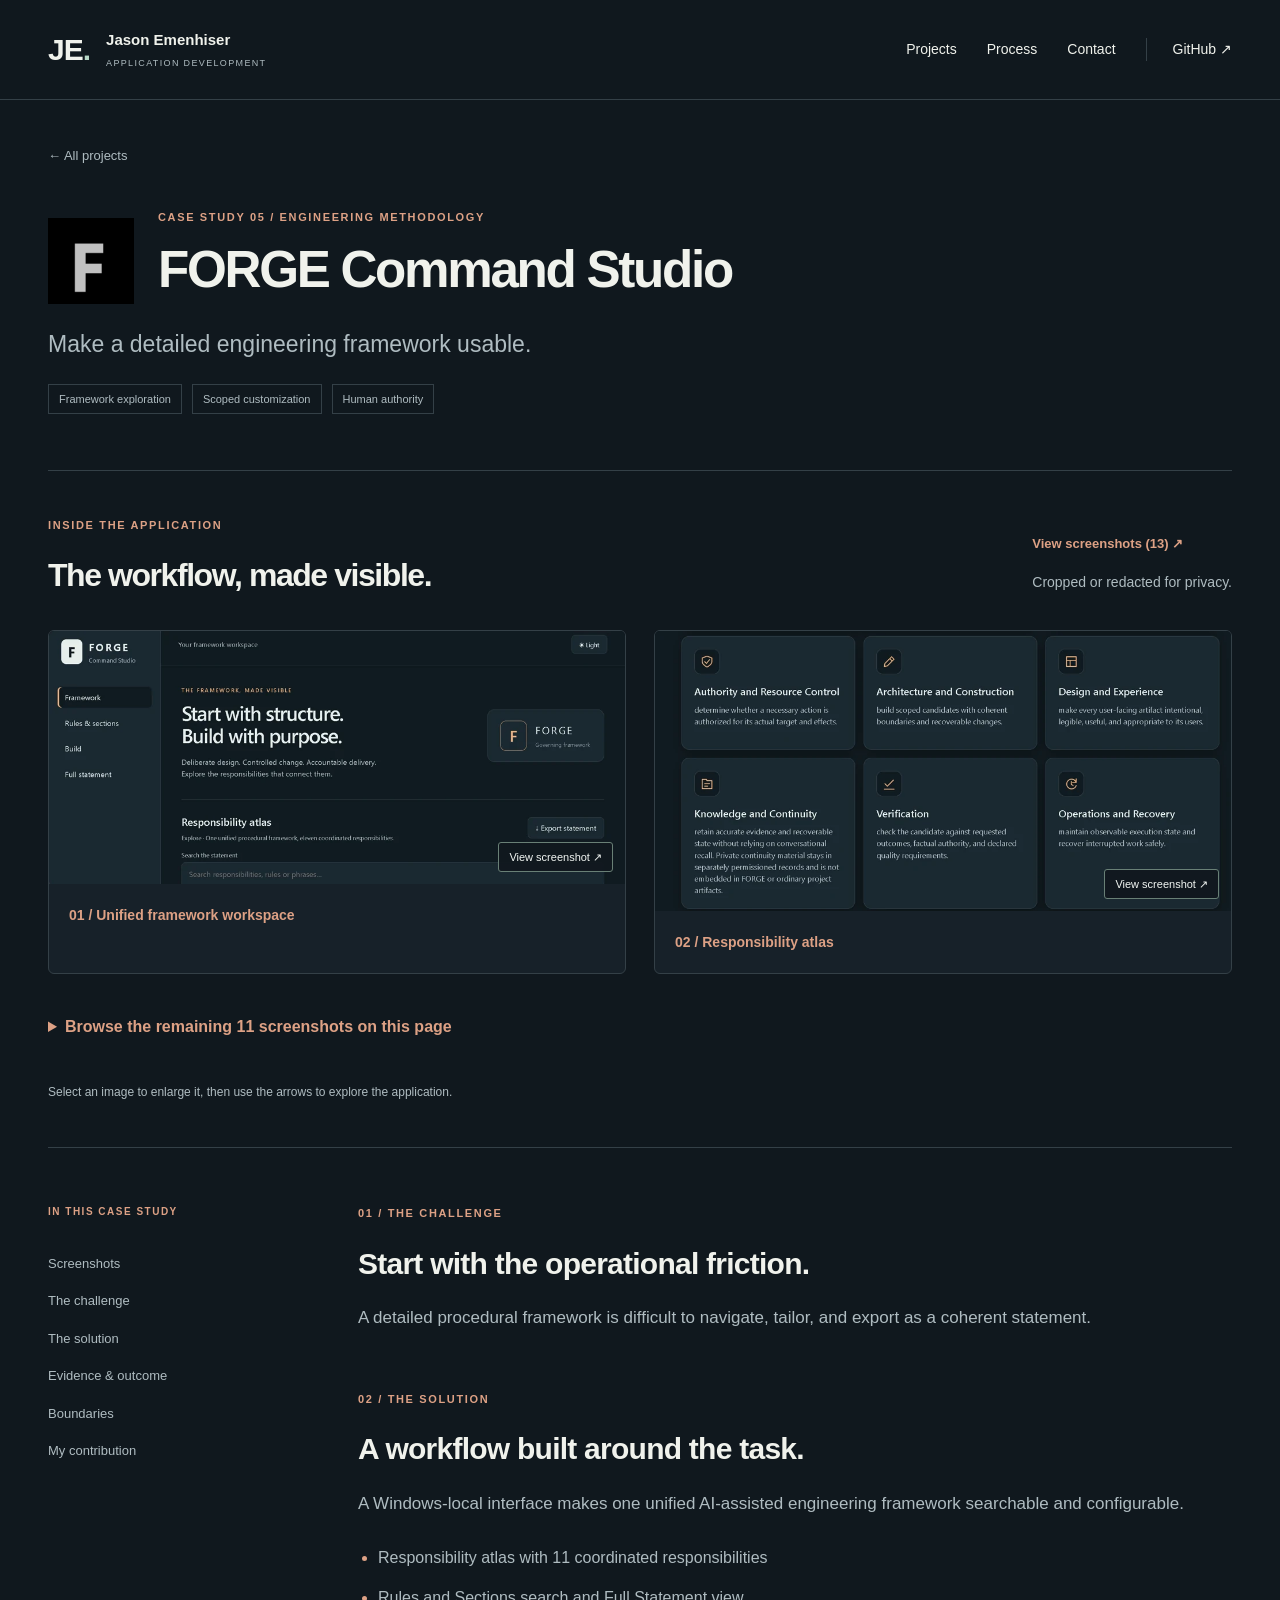
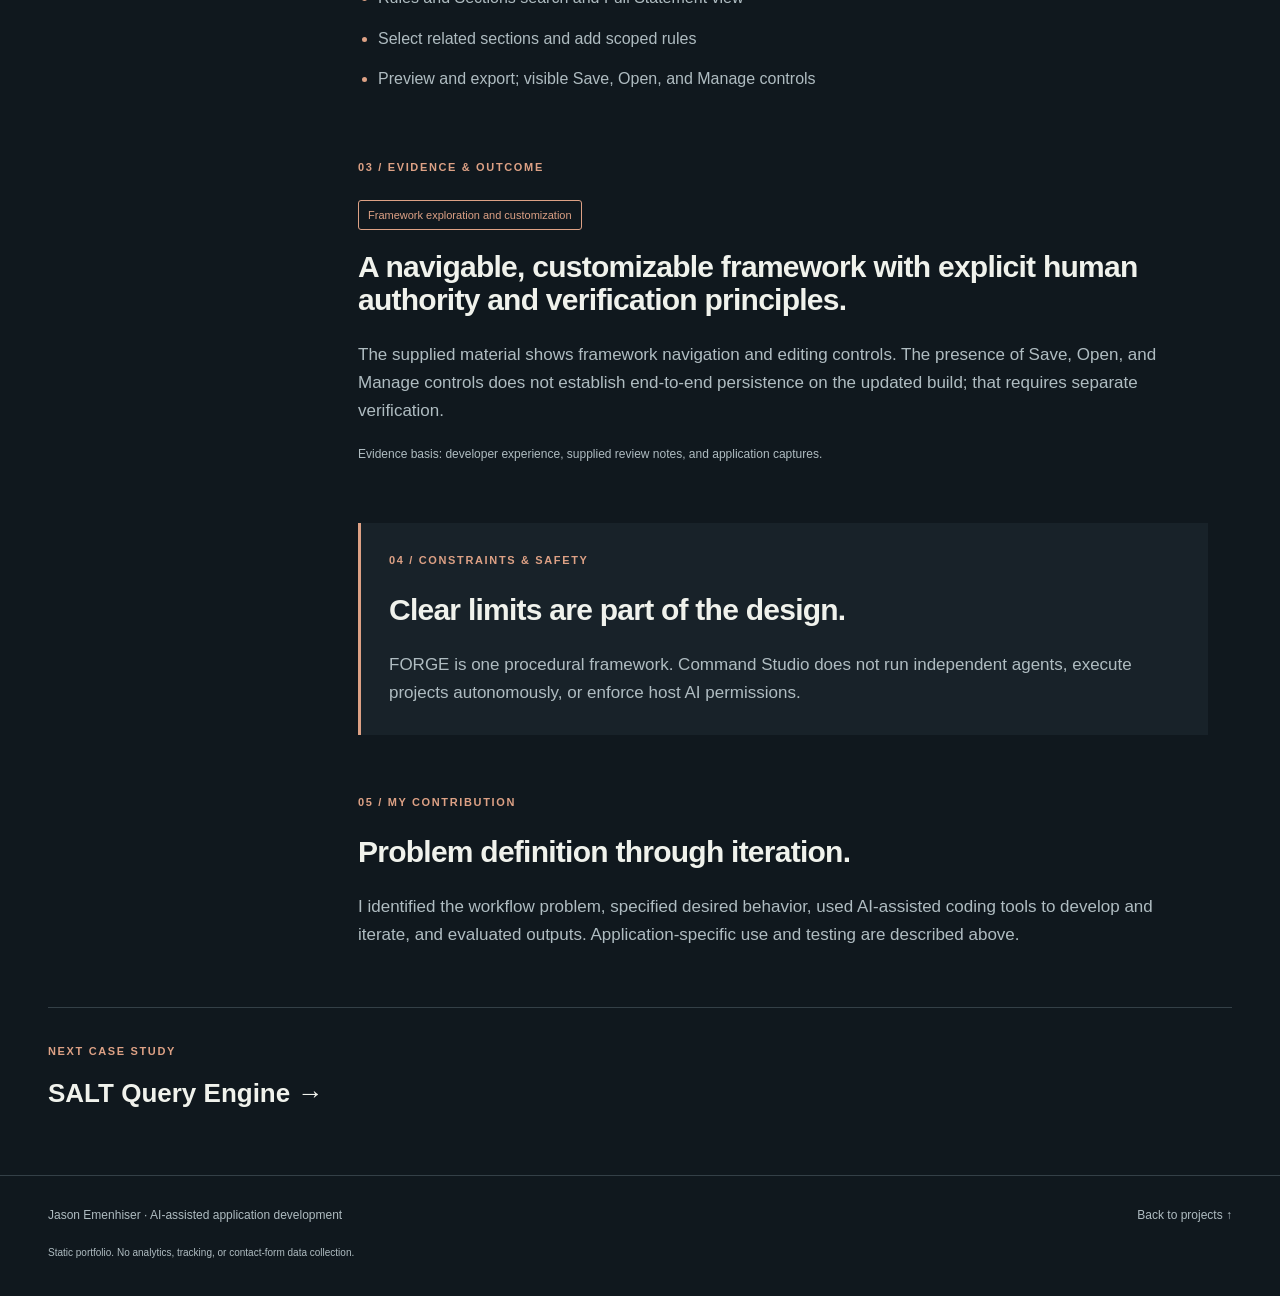
==== forge-command-studio.html @ 04eca3ed "Publish portfolio case studies, galleries and approved resume" ====
<!doctype html><html lang="en"><head><meta charset="utf-8"><meta name="viewport" content="width=device-width, initial-scale=1"><meta name="description" content="Make a detailed engineering framework usable."><title>FORGE Command Studio | Jason Emenhiser</title><link rel="icon" href="favicon.svg" type="image/svg+xml"><link rel="stylesheet" href="styles.css"><script src="main.js" defer></script></head><body><a class="skip" href="#main">Skip to content</a><header><a class="brand" href="index.html"><span class="mark">JE<span>.</span></span><span>Jason Emenhiser<small>APPLICATION DEVELOPMENT</small></span></a><nav aria-label="Main navigation"><a href="index.html#projects">Projects</a><a href="index.html#process">Process</a><a href="index.html#contact">Contact</a><a class="nav-github" href="https://github.com/emenhiserjason-afk">GitHub ↗</a></nav></header><main id="main" style="--accent:#dda185"><section class="detail-hero"><a class="back" href="index.html#projects">← All projects</a><div class="detail-title"><img class="app-icon" src="forge-command-studio-icon.png" alt="" width="64" height="64"><div><p class="eyebrow">CASE STUDY 05 / Engineering methodology</p><h1>FORGE Command Studio</h1></div></div><p class="lead">Make a detailed engineering framework usable.</p><div class="detail-tags"><span>Framework exploration</span><span>Scoped customization</span><span>Human authority</span></div></section><section id="gallery" class="gallery-section"><div class="section-heading"><div><span class="eyebrow">INSIDE THE APPLICATION</span><h2>The workflow, made visible.</h2></div><div><a class="text-link gallery-link" href="forge-command-studio.html#gallery" data-gallery="forge-command-studio">View screenshots (13) ↗</a><p>Cropped or redacted for privacy.</p></div></div><div class="gallery"><figure><a class="shot" href="forge-command-studio-1.webp" data-lightbox data-project="forge-command-studio" data-file="forge-command-studio-1.webp" data-caption="Unified framework workspace" aria-label="Enlarge Unified framework workspace"><img src="forge-command-studio-1-thumb.webp" alt="Unified framework workspace" width="1883" height="826" loading="lazy" decoding="async" ><span class="zoom" aria-hidden="true">View screenshot ↗</span></a><figcaption><span>01 / Unified framework workspace</span></figcaption></figure><figure><a class="shot" href="forge-command-studio-2.webp" data-lightbox data-project="forge-command-studio" data-file="forge-command-studio-2.webp" data-caption="Responsibility atlas" aria-label="Enlarge Responsibility atlas"><img src="forge-command-studio-2-thumb.webp" alt="Responsibility atlas" width="1480" height="720" loading="lazy" decoding="async" ><span class="zoom" aria-hidden="true">View screenshot ↗</span></a><figcaption><span>02 / Responsibility atlas</span></figcaption></figure></div><details class="all-screenshots"><summary>Browse the remaining 11 screenshots on this page</summary><div class="gallery"><figure><a class="shot" href="forge-command-studio-3.webp" data-lightbox data-project="forge-command-studio" data-file="forge-command-studio-3.webp" data-caption="Search the responsibility atlas" aria-label="Enlarge Search the responsibility atlas"><img src="forge-command-studio-3-thumb.webp" alt="Search the responsibility atlas" width="1862" height="823" loading="lazy" decoding="async" ><span class="zoom" aria-hidden="true">View screenshot ↗</span></a><figcaption><span>03 / Search the responsibility atlas</span></figcaption></figure><figure><a class="shot" href="forge-command-studio-4.webp" data-lightbox data-project="forge-command-studio" data-file="forge-command-studio-4.webp" data-caption="Read a responsibility" aria-label="Enlarge Read a responsibility"><img src="forge-command-studio-4-thumb.webp" alt="Read a responsibility" width="1407" height="701" loading="lazy" decoding="async" ><span class="zoom" aria-hidden="true">View screenshot ↗</span></a><figcaption><span>04 / Read a responsibility</span></figcaption></figure><figure><a class="shot" href="forge-command-studio-5.webp" data-lightbox data-project="forge-command-studio" data-file="forge-command-studio-5.webp" data-caption="Light theme workspace" aria-label="Enlarge Light theme workspace"><img src="forge-command-studio-5-thumb.webp" alt="Light theme workspace" width="1893" height="815" loading="lazy" decoding="async" ><span class="zoom" aria-hidden="true">View screenshot ↗</span></a><figcaption><span>05 / Light theme workspace</span></figcaption></figure><figure><a class="shot" href="forge-command-studio-6.webp" data-lightbox data-project="forge-command-studio" data-file="forge-command-studio-6.webp" data-caption="Rules and sections" aria-label="Enlarge Rules and sections"><img src="forge-command-studio-6-thumb.webp" alt="Rules and sections" width="1906" height="832" loading="lazy" decoding="async" ><span class="zoom" aria-hidden="true">View screenshot ↗</span></a><figcaption><span>06 / Rules and sections</span></figcaption></figure><figure><a class="shot" href="forge-command-studio-7.webp" data-lightbox data-project="forge-command-studio" data-file="forge-command-studio-7.webp" data-caption="Read purpose and authority" aria-label="Enlarge Read purpose and authority"><img src="forge-command-studio-7-thumb.webp" alt="Read purpose and authority" width="1823" height="817" loading="lazy" decoding="async" ><span class="zoom" aria-hidden="true">View screenshot ↗</span></a><figcaption><span>07 / Read purpose and authority</span></figcaption></figure><figure><a class="shot" href="forge-command-studio-8.webp" data-lightbox data-project="forge-command-studio" data-file="forge-command-studio-8.webp" data-caption="Evidence and handoff sections" aria-label="Enlarge Evidence and handoff sections"><img src="forge-command-studio-8-thumb.webp" alt="Evidence and handoff sections" width="1857" height="827" loading="lazy" decoding="async" ><span class="zoom" aria-hidden="true">View screenshot ↗</span></a><figcaption><span>08 / Evidence and handoff sections</span></figcaption></figure><figure><a class="shot" href="forge-command-studio-9.webp" data-lightbox data-project="forge-command-studio" data-file="forge-command-studio-9.webp" data-caption="Verification and delivery responsibilities" aria-label="Enlarge Verification and delivery responsibilities"><img src="forge-command-studio-9-thumb.webp" alt="Verification and delivery responsibilities" width="1853" height="817" loading="lazy" decoding="async" ><span class="zoom" aria-hidden="true">View screenshot ↗</span></a><figcaption><span>09 / Verification and delivery responsibilities</span></figcaption></figure><figure><a class="shot" href="forge-command-studio-10.webp" data-lightbox data-project="forge-command-studio" data-file="forge-command-studio-10.webp" data-caption="Create a custom framework" aria-label="Enlarge Create a custom framework"><img src="forge-command-studio-10-thumb.webp" alt="Create a custom framework" width="1912" height="822" loading="lazy" decoding="async" ><span class="zoom" aria-hidden="true">View screenshot ↗</span></a><figcaption><span>10 / Create a custom framework</span></figcaption></figure><figure><a class="shot" href="forge-command-studio-11.webp" data-lightbox data-project="forge-command-studio" data-file="forge-command-studio-11.webp" data-caption="Customize design rules" aria-label="Enlarge Customize design rules"><img src="forge-command-studio-11-thumb.webp" alt="Customize design rules" width="1892" height="822" loading="lazy" decoding="async" ><span class="zoom" aria-hidden="true">View screenshot ↗</span></a><figcaption><span>11 / Customize design rules</span></figcaption></figure><figure><a class="shot" href="forge-command-studio-12.webp" data-lightbox data-project="forge-command-studio" data-file="forge-command-studio-12.webp" data-caption="Preview framework changes" aria-label="Enlarge Preview framework changes"><img src="forge-command-studio-12-thumb.webp" alt="Preview framework changes" width="1892" height="826" loading="lazy" decoding="async" ><span class="zoom" aria-hidden="true">View screenshot ↗</span></a><figcaption><span>12 / Preview framework changes</span></figcaption></figure><figure><a class="shot" href="forge-command-studio-13.webp" data-lightbox data-project="forge-command-studio" data-file="forge-command-studio-13.webp" data-caption="Full governing statement" aria-label="Enlarge Full governing statement"><img src="forge-command-studio-13-thumb.webp" alt="Full governing statement" width="1908" height="835" loading="lazy" decoding="async" ><span class="zoom" aria-hidden="true">View screenshot ↗</span></a><figcaption><span>13 / Full governing statement</span></figcaption></figure></div></details><p class="media-disclosure">Select an image to enlarge it, then use the arrows to explore the application.</p></section><div class="case-layout"><aside><span class="eyebrow">IN THIS CASE STUDY</span><a href="#gallery">Screenshots</a><a href="#challenge">The challenge</a><a href="#solution">The solution</a><a href="#evidence">Evidence & outcome</a><a href="#boundaries">Boundaries</a><a href="#contribution">My contribution</a></aside><div class="case-content"><section id="challenge"><span class="eyebrow">01 / THE CHALLENGE</span><h2>Start with the operational friction.</h2><p>A detailed procedural framework is difficult to navigate, tailor, and export as a coherent statement.</p></section><section id="solution"><span class="eyebrow">02 / THE SOLUTION</span><h2>A workflow built around the task.</h2><p>A Windows-local interface makes one unified AI-assisted engineering framework searchable and configurable.</p><ul class="features"><li>Responsibility atlas with 11 coordinated responsibilities</li><li>Rules and Sections search and Full Statement view</li><li>Select related sections and add scoped rules</li><li>Preview and export; visible Save, Open, and Manage controls</li></ul></section><section id="evidence"><span class="eyebrow">03 / EVIDENCE & OUTCOME</span><div class="evidence-status">Framework exploration and customization</div><h2>A navigable, customizable framework with explicit human authority and verification principles.</h2><p>The supplied material shows framework navigation and editing controls. The presence of Save, Open, and Manage controls does not establish end-to-end persistence on the updated build; that requires separate verification.</p><p class="note">Evidence basis: developer experience, supplied review notes, and application captures.</p></section><section id="boundaries" class="boundary"><span class="eyebrow">04 / CONSTRAINTS & SAFETY</span><h2>Clear limits are part of the design.</h2><p>FORGE is one procedural framework. Command Studio does not run independent agents, execute projects autonomously, or enforce host AI permissions.</p></section><section id="contribution"><span class="eyebrow">05 / MY CONTRIBUTION</span><h2>Problem definition through iteration.</h2><p>I identified the workflow problem, specified desired behavior, used AI-assisted coding tools to develop and iterate, and evaluated outputs. Application-specific use and testing are described above.</p></section></div></div><a class="next-project" href="salt-query-engine.html"><span class="eyebrow">NEXT CASE STUDY</span><strong>SALT Query Engine →</strong></a></main><footer><span>Jason Emenhiser · AI-assisted application development</span><a href="index.html#projects">Back to projects ↑</a><small>Static portfolio. No analytics, tracking, or contact-form data collection.</small></footer><dialog id="lightbox" aria-labelledby="lightbox-caption"><div class="lightbox-bar"><span>APPLICATION SCREENSHOT</span><button type="button" id="close-lightbox" autofocus>Close ×</button></div><div class="lightbox-scroll"><img id="lightbox-image" alt=""></div><div class="gallery-controls"><button type="button" id="previous-image" aria-label="Previous screenshot">← Previous</button><span id="image-count" aria-live="polite"></span><button type="button" id="next-image" aria-label="Next screenshot">Next →</button><button type="button" id="image-size" aria-pressed="false">Actual size</button></div><p id="lightbox-caption" aria-live="polite"></p><p class="lightbox-note">Real application capture · Cropped or redacted for privacy.</p></dialog><script type="application/json" id="gallery-data">[{"project":"salt-query-engine","file":"salt-query-engine-1.webp","url":"salt-query-engine-1.webp","title":"SALT Query Engine","caption":"Ask AIRE query workspace"},{"project":"salt-query-engine","file":"salt-query-engine-2.webp","url":"salt-query-engine-2.webp","title":"SALT Query Engine","caption":"Pasted-result analysis"},{"project":"salt-change-engine","file":"salt-change-engine-1.webp","url":"salt-change-engine-1.webp","title":"SALT Change Engine","caption":"Evidence-led comparison"},{"project":"salt-change-engine","file":"salt-change-engine-2.webp","url":"salt-change-engine-2.webp","title":"SALT Change Engine","caption":"Batch carton-status workflow"},{"project":"salt-security-control","file":"salt-security-control-1.webp","url":"salt-security-control-1.webp","title":"SALT Security Control","caption":"Snapshot investigation workspace"},{"project":"salt-security-control","file":"salt-security-control-2.webp","url":"salt-security-control-2.webp","title":"SALT Security Control","caption":"Import and validation workflow"},{"project":"schedule-studio","file":"schedule-studio-1.webp","url":"schedule-studio-1.webp","title":"Tech Team Schedule Studio","caption":"Team schedule planning controls"},{"project":"schedule-studio","file":"schedule-studio-2.webp","url":"schedule-studio-2.webp","title":"Tech Team Schedule Studio","caption":"Workspace settings and backup"},{"project":"forge-command-studio","file":"forge-command-studio-1.webp","url":"forge-command-studio-1.webp","title":"FORGE Command Studio","caption":"Unified framework workspace"},{"project":"forge-command-studio","file":"forge-command-studio-2.webp","url":"forge-command-studio-2.webp","title":"FORGE Command Studio","caption":"Responsibility atlas"},{"project":"salt-query-engine","file":"salt-query-engine-3.webp","url":"salt-query-engine-3.webp","title":"SALT Query Engine","caption":"Visual query builder"},{"project":"salt-query-engine","file":"salt-query-engine-4.webp","url":"salt-query-engine-4.webp","title":"SALT Query Engine","caption":"Data dictionary"},{"project":"salt-query-engine","file":"salt-query-engine-5.webp","url":"salt-query-engine-5.webp","title":"SALT Query Engine","caption":"Relationship explorer"},{"project":"salt-query-engine","file":"salt-query-engine-6.webp","url":"salt-query-engine-6.webp","title":"SALT Query Engine","caption":"Query template library"},{"project":"salt-query-engine","file":"salt-query-engine-7.webp","url":"salt-query-engine-7.webp","title":"SALT Query Engine","caption":"Saved drafts"},{"project":"salt-query-engine","file":"salt-query-engine-8.webp","url":"salt-query-engine-8.webp","title":"SALT Query Engine","caption":"Finalized query library"},{"project":"salt-query-engine","file":"salt-query-engine-9.webp","url":"salt-query-engine-9.webp","title":"SALT Query Engine","caption":"Query workspace and status reference"},{"project":"salt-query-engine","file":"salt-query-engine-10.webp","url":"salt-query-engine-10.webp","title":"SALT Query Engine","caption":"Light theme query workspace"},{"project":"salt-query-engine","file":"salt-query-engine-11.webp","url":"salt-query-engine-11.webp","title":"SALT Query Engine","caption":"Spanish query workspace"},{"project":"salt-change-engine","file":"salt-change-engine-3.webp","url":"salt-change-engine-3.webp","title":"SALT Change Engine","caption":"Evidence input and comparison"},{"project":"salt-change-engine","file":"salt-change-engine-4.webp","url":"salt-change-engine-4.webp","title":"SALT Change Engine","caption":"Change Query Library"},{"project":"salt-change-engine","file":"salt-change-engine-5.webp","url":"salt-change-engine-5.webp","title":"SALT Change Engine","caption":"Pasted lookup results"},{"project":"salt-change-engine","file":"salt-change-engine-6.webp","url":"salt-change-engine-6.webp","title":"SALT Change Engine","caption":"Results Analyzer empty state"},{"project":"salt-change-engine","file":"salt-change-engine-7.webp","url":"salt-change-engine-7.webp","title":"SALT Change Engine","caption":"Comparison workspace in light theme"},{"project":"salt-change-engine","file":"salt-change-engine-8.webp","url":"salt-change-engine-8.webp","title":"SALT Change Engine","caption":"Spanish comparison workspace"},{"project":"salt-security-control","file":"salt-security-control-3.webp","url":"salt-security-control-3.webp","title":"SALT Security Control","caption":"Identity investigation"},{"project":"salt-security-control","file":"salt-security-control-4.webp","url":"salt-security-control-4.webp","title":"SALT Security Control","caption":"Connection overview"},{"project":"salt-security-control","file":"salt-security-control-5.webp","url":"salt-security-control-5.webp","title":"SALT Security Control","caption":"Group relationship table"},{"project":"salt-security-control","file":"salt-security-control-6.webp","url":"salt-security-control-6.webp","title":"SALT Security Control","caption":"Partner relationship table"},{"project":"salt-security-control","file":"salt-security-control-7.webp","url":"salt-security-control-7.webp","title":"SALT Security Control","caption":"Role restriction controls"},{"project":"salt-security-control","file":"salt-security-control-8.webp","url":"salt-security-control-8.webp","title":"SALT Security Control","caption":"Selected role restriction view"},{"project":"salt-security-control","file":"salt-security-control-9.webp","url":"salt-security-control-9.webp","title":"SALT Security Control","caption":"Manual change preparation"},{"project":"salt-security-control","file":"salt-security-control-10.webp","url":"salt-security-control-10.webp","title":"SALT Security Control","caption":"Prepared change workflow"},{"project":"salt-security-control","file":"salt-security-control-11.webp","url":"salt-security-control-11.webp","title":"SALT Security Control","caption":"Impact and SQL rehearsal"},{"project":"salt-security-control","file":"salt-security-control-12.webp","url":"salt-security-control-12.webp","title":"SALT Security Control","caption":"Excel report configuration"},{"project":"salt-security-control","file":"salt-security-control-13.webp","url":"salt-security-control-13.webp","title":"SALT Security Control","caption":"Snapshot coverage table"},{"project":"salt-security-control","file":"salt-security-control-14.webp","url":"salt-security-control-14.webp","title":"SALT Security Control","caption":"Backup and restore"},{"project":"salt-security-control","file":"salt-security-control-15.webp","url":"salt-security-control-15.webp","title":"SALT Security Control","caption":"Review findings"},{"project":"schedule-studio","file":"schedule-studio-3.webp","url":"schedule-studio-3.webp","title":"Tech Team Schedule Studio","caption":"Weekly schedule grid"},{"project":"schedule-studio","file":"schedule-studio-4.webp","url":"schedule-studio-4.webp","title":"Tech Team Schedule Studio","caption":"Schedule review and planning conflicts"},{"project":"schedule-studio","file":"schedule-studio-5.webp","url":"schedule-studio-5.webp","title":"Tech Team Schedule Studio","caption":"Planning options and display controls"},{"project":"schedule-studio","file":"schedule-studio-6.webp","url":"schedule-studio-6.webp","title":"Tech Team Schedule Studio","caption":"Assignment editor"},{"project":"schedule-studio","file":"schedule-studio-7.webp","url":"schedule-studio-7.webp","title":"Tech Team Schedule Studio","caption":"Daily attendance workspace"},{"project":"schedule-studio","file":"schedule-studio-8.webp","url":"schedule-studio-8.webp","title":"Tech Team Schedule Studio","caption":"Employee roster controls"},{"project":"schedule-studio","file":"schedule-studio-9.webp","url":"schedule-studio-9.webp","title":"Tech Team Schedule Studio","caption":"Normal schedules and shift definitions"},{"project":"schedule-studio","file":"schedule-studio-10.webp","url":"schedule-studio-10.webp","title":"Tech Team Schedule Studio","caption":"Shift history and restoration"},{"project":"schedule-studio","file":"schedule-studio-11.webp","url":"schedule-studio-11.webp","title":"Tech Team Schedule Studio","caption":"Peak schedule management"},{"project":"schedule-studio","file":"schedule-studio-12.webp","url":"schedule-studio-12.webp","title":"Tech Team Schedule Studio","caption":"Export options"},{"project":"schedule-studio","file":"schedule-studio-13.webp","url":"schedule-studio-13.webp","title":"Tech Team Schedule Studio","caption":"Print, image and spreadsheet export preview"},{"project":"schedule-studio","file":"schedule-studio-14.webp","url":"schedule-studio-14.webp","title":"Tech Team Schedule Studio","caption":"Individual dated schedule editor"},{"project":"schedule-studio","file":"schedule-studio-15.webp","url":"schedule-studio-15.webp","title":"Tech Team Schedule Studio","caption":"Weekly hours and calendar preview"},{"project":"schedule-studio","file":"schedule-studio-16.webp","url":"schedule-studio-16.webp","title":"Tech Team Schedule Studio","caption":"Report builder and filters"},{"project":"schedule-studio","file":"schedule-studio-17.webp","url":"schedule-studio-17.webp","title":"Tech Team Schedule Studio","caption":"Planner access configuration"},{"project":"schedule-studio","file":"schedule-studio-18.webp","url":"schedule-studio-18.webp","title":"Tech Team Schedule Studio","caption":"Security settings and sharing"},{"project":"schedule-studio","file":"schedule-studio-19.webp","url":"schedule-studio-19.webp","title":"Tech Team Schedule Studio","caption":"Local network sharing controls"},{"project":"schedule-studio","file":"schedule-studio-20.webp","url":"schedule-studio-20.webp","title":"Tech Team Schedule Studio","caption":"Restore controls and system health"},{"project":"schedule-studio","file":"schedule-studio-21.webp","url":"schedule-studio-21.webp","title":"Tech Team Schedule Studio","caption":"Choose the active planner"},{"project":"schedule-studio","file":"schedule-studio-22.webp","url":"schedule-studio-22.webp","title":"Tech Team Schedule Studio","caption":"Built-in usage guide"},{"project":"schedule-studio","file":"schedule-studio-23.webp","url":"schedule-studio-23.webp","title":"Tech Team Schedule Studio","caption":"Create a dated schedule"},{"project":"schedule-studio","file":"schedule-studio-24.webp","url":"schedule-studio-24.webp","title":"Tech Team Schedule Studio","caption":"Attendance status editing"},{"project":"schedule-studio","file":"schedule-studio-25.webp","url":"schedule-studio-25.webp","title":"Tech Team Schedule Studio","caption":"Attendance detail editor"},{"project":"forge-command-studio","file":"forge-command-studio-3.webp","url":"forge-command-studio-3.webp","title":"FORGE Command Studio","caption":"Search the responsibility atlas"},{"project":"forge-command-studio","file":"forge-command-studio-4.webp","url":"forge-command-studio-4.webp","title":"FORGE Command Studio","caption":"Read a responsibility"},{"project":"forge-command-studio","file":"forge-command-studio-5.webp","url":"forge-command-studio-5.webp","title":"FORGE Command Studio","caption":"Light theme workspace"},{"project":"forge-command-studio","file":"forge-command-studio-6.webp","url":"forge-command-studio-6.webp","title":"FORGE Command Studio","caption":"Rules and sections"},{"project":"forge-command-studio","file":"forge-command-studio-7.webp","url":"forge-command-studio-7.webp","title":"FORGE Command Studio","caption":"Read purpose and authority"},{"project":"forge-command-studio","file":"forge-command-studio-8.webp","url":"forge-command-studio-8.webp","title":"FORGE Command Studio","caption":"Evidence and handoff sections"},{"project":"forge-command-studio","file":"forge-command-studio-9.webp","url":"forge-command-studio-9.webp","title":"FORGE Command Studio","caption":"Verification and delivery responsibilities"},{"project":"forge-command-studio","file":"forge-command-studio-10.webp","url":"forge-command-studio-10.webp","title":"FORGE Command Studio","caption":"Create a custom framework"},{"project":"forge-command-studio","file":"forge-command-studio-11.webp","url":"forge-command-studio-11.webp","title":"FORGE Command Studio","caption":"Customize design rules"},{"project":"forge-command-studio","file":"forge-command-studio-12.webp","url":"forge-command-studio-12.webp","title":"FORGE Command Studio","caption":"Preview framework changes"},{"project":"forge-command-studio","file":"forge-command-studio-13.webp","url":"forge-command-studio-13.webp","title":"FORGE Command Studio","caption":"Full governing statement"}]</script></body></html>
---- styles.css ----
:root{color-scheme:dark;--bg:#11191f;--panel:#182229;--text:#f0f2ec;--muted:#aab7bd;--line:#344047;--accent:#a9d9c3}*{box-sizing:border-box}html{scroll-behavior:smooth;scroll-padding-top:24px}body{margin:0;background:var(--bg);color:var(--text);font:16px/1.65 'Segoe UI',Arial,sans-serif}a{color:inherit;text-decoration:none}a:hover{text-decoration:underline;text-underline-offset:5px}a:focus-visible{outline:3px solid #c7efd8;outline-offset:6px}p{color:var(--muted);margin:0 0 20px}h1,h2,h3{line-height:1.12;letter-spacing:-.045em;font-weight:600;margin:0 0 24px}h1{font-size:clamp(44px,6.2vw,86px)}h2{font-size:clamp(29px,3vw,42px)}h3{font-size:25px}main,header,footer{max-width:1240px;margin:auto;padding-left:48px;padding-right:48px}.preview{background:#24372f;color:#d8e9df;text-align:center;font-size:11px;letter-spacing:.13em;padding:8px 16px}.preview span{letter-spacing:.02em;margin-left:20px;color:#bccdc4}header{display:flex;align-items:center;justify-content:space-between;min-height:100px;border-bottom:1px solid var(--line);gap:24px}.brand{display:flex;align-items:center;gap:16px;font-weight:600;font-size:15px}.mark{font-size:21px;letter-spacing:-1px}.mark span{color:var(--accent)}nav{display:flex;gap:30px;font-size:14px}.hero{padding:84px 0 0}.eyebrow{display:block;font-size:11px;letter-spacing:.15em;font-weight:650;color:var(--accent);margin-bottom:24px;text-transform:uppercase}.hero h1 em{font-family:Georgia,serif;font-weight:400;color:#b7d7c6}.hero-bottom{display:flex;justify-content:space-between;align-items:center;gap:40px;margin:32px 0 60px}.hero-bottom p{font-size:18px;margin:0}.button{display:inline-flex;justify-content:space-between;align-items:center;gap:40px;flex-shrink:0;background:#c6e3d0;color:#13251c;padding:15px 24px;font-size:14px;font-weight:650;border-radius:3px}.hero-meta{border-top:1px solid var(--line);border-bottom:1px solid var(--line);display:flex;justify-content:space-between;padding:18px 0;color:var(--muted);font-size:10px;letter-spacing:.12em}section[id=projects]{padding:75px 0}.section-heading{display:flex;justify-content:space-between;align-items:end;gap:32px;margin-bottom:36px}.section-heading h2{margin:0}.section-heading p{font-size:14px;margin:0}.projects{display:grid;grid-template-columns:1fr 1fr;gap:40px 28px}.project{border:1px solid var(--line);border-radius:6px;overflow:hidden;background:#151f26}.project:last-child{grid-column:1/-1;display:grid;grid-template-columns:1fr 1fr}.media{padding:26px;background:linear-gradient(120deg,color-mix(in srgb,var(--accent) 10%,#182229),#182229);border-bottom:1px solid var(--line);min-height:225px;display:flex;flex-direction:column}.media-top{display:flex;justify-content:space-between;color:var(--accent);font-size:10px;letter-spacing:.12em}.media-title{font-size:25px;letter-spacing:-.03em;margin:28px 0 22px;color:var(--accent);font-weight:500}.flow{display:flex;gap:10px}.flow span{flex:1;border-top:1px solid var(--line);font-size:11px;padding-top:12px;color:#d1dbe0}.flow b{display:block;color:var(--accent);font-weight:400;margin-bottom:3px}.media p{font-size:10px;margin:20px 0 0}.card-copy{padding:28px}.card-copy .eyebrow{margin-bottom:14px}.card-copy h3{margin-bottom:14px}.card-copy p{font-size:15px}.text-link{display:flex;justify-content:space-between;font-size:13px;font-weight:600;color:var(--accent);margin-top:26px}.process{display:grid;grid-template-columns:1fr 1fr;gap:80px;border-top:1px solid var(--line);padding:70px 0}.process p{max-width:440px}.process ol{list-style:decimal-leading-zero;margin:0;padding-left:36px}.process li{padding:12px 0 12px 14px;border-bottom:1px solid var(--line)}.process li::marker{font-size:12px;color:var(--accent)}.outcomes{padding:60px 0;border-top:1px solid var(--line)}.outcome-grid{display:grid;grid-template-columns:1fr 1fr;gap:60px}.outcome-grid h2{font-family:Georgia,serif;color:#c5dfce;font-weight:400;margin-bottom:18px}.outcome-grid h3{font-size:18px;letter-spacing:-.015em}.outcome-grid p{font-size:14px}.contact{padding:58px 0 72px;border-top:1px solid var(--line)}.contact h2{max-width:650px}.secondary{background:transparent;color:var(--text);border:1px solid #8daba0}footer{border-top:1px solid var(--line);padding-top:30px;padding-bottom:34px;display:flex;flex-wrap:wrap;justify-content:space-between;gap:20px;font-size:12px;color:var(--muted)}footer small{flex-basis:100%}.skip{position:absolute;top:-100px;left:16px;background:#fff;color:#000;padding:12px;z-index:10}.skip:focus{top:8px}.detail-hero{padding:42px 0 56px;border-bottom:1px solid var(--line)}.back{display:inline-block;color:var(--muted);font-size:13px;margin-bottom:42px}.detail-hero h1{max-width:900px;font-size:clamp(42px,5.5vw,70px)}.lead{font-size:23px;max-width:800px}.detail-tags{display:flex;flex-wrap:wrap;gap:10px}.detail-tags span{border:1px solid var(--line);padding:5px 10px;font-size:11px;color:var(--muted)}.case-layout{display:grid;grid-template-columns:210px 1fr;gap:60px;padding-top:56px}aside{align-self:start;position:sticky;top:30px}aside a{display:block;color:var(--muted);font-size:13px;padding:8px 0}aside .eyebrow{font-size:10px}.case-content section{margin-bottom:58px}.case-content h2{font-size:30px;letter-spacing:-.025em}.features{padding-left:20px;color:var(--muted)}.features li{padding:7px 0}.features li::marker{color:var(--accent)}.note{font-size:12px;margin-top:18px}.boundary{background:var(--panel);padding:28px;border-left:3px solid var(--accent)}.boundary p{margin:0}.next-project{display:block;border-top:1px solid var(--line);padding:36px 0 60px}.next-project strong{font-size:26px}.next-project .eyebrow{margin-bottom:12px}@media(max-width:760px){main,header,footer{padding-left:24px;padding-right:24px}header{flex-wrap:wrap;justify-content:center;padding-top:20px;padding-bottom:20px;gap:16px}nav{gap:28px}.hero{padding-top:50px}.hero-bottom{display:block;margin-bottom:36px}.hero-bottom p{font-size:16px;margin-bottom:26px}.hero-meta{gap:20px;flex-wrap:wrap}.hero-meta span:last-child{display:none}.section-heading{display:block}.section-heading p{margin-top:20px}.projects{grid-template-columns:1fr}.project:last-child{display:block}.process{grid-template-columns:1fr;gap:24px}.outcome-grid{grid-template-columns:1fr;gap:24px}.case-layout{grid-template-columns:1fr;gap:30px}aside{position:static;display:flex;flex-wrap:wrap;gap:4px 20px}aside .eyebrow{flex-basis:100%;margin:0}aside a{font-size:12px}.detail-hero{padding-bottom:32px}.lead{font-size:19px}.preview span{display:block;margin:0;font-size:10px}.flow{gap:8px}.media{padding:20px}.media-title{font-size:23px}section[id=projects]{padding:50px 0}}@media(prefers-reduced-motion:reduce){html{scroll-behavior:auto}}
/* Phase 2: screenshot-led portfolio */
:root{--bg:#10181e;--panel:#182229;--muted:#afbcc1}main,header,footer{max-width:1400px}header{min-height:100px}.brand small{display:block;font-size:9px;letter-spacing:.15em;color:var(--muted);font-weight:500;margin-top:3px}.mark{font-size:30px}.mark span{color:#b7d7c6}.nav-github{border-left:1px solid var(--line);padding-left:26px}.hero{display:grid;grid-template-columns:1.03fr 1fr;gap:50px;align-items:center;padding:64px 0 55px}.hero .eyebrow{font-size:10px;letter-spacing:.14em}.hero h1{font-size:clamp(40px,4.5vw,66px);margin-bottom:24px}.professional-title{font-size:16px;color:#d8e5dc;line-height:1.6;max-width:540px}.hero-intro{font-size:15px;max-width:500px}.hero-actions{display:flex;align-items:center;gap:24px;margin-top:30px;flex-wrap:wrap}.hero-actions .text-link{margin:0}.hero-evidence{min-width:0;background:#172229;border:1px solid #46534d;border-radius:8px;overflow:hidden;box-shadow:0 24px 70px #0004}.window-bar{display:flex;justify-content:space-between;gap:12px;padding:13px 16px;font-size:9px;letter-spacing:.09em;color:#b6c1c5}.window-dots{color:#657a75}.shot{position:relative;display:block;overflow:hidden;background:#0d151b;isolation:isolate}.shot img{display:block;width:100%;height:auto;object-fit:contain;transition:filter .2s}.shot:hover img{filter:brightness(1.1)}.shot:focus-visible{outline-offset:-4px;z-index:1}.zoom{position:absolute;right:12px;bottom:12px;padding:5px 10px;background:#10181ef0;color:#f2f6f3;border:1px solid #698076;border-radius:3px;font-size:11px;opacity:0;transition:opacity .15s}.shot:hover .zoom,.shot:focus-visible .zoom{opacity:1}.hero-evidence .shot img{min-height:240px;object-fit:contain}.evidence-caption{display:flex;justify-content:space-between;gap:14px;padding:13px 16px;font-size:9px;letter-spacing:.04em;color:#bfc8cc}.evidence-caption a{color:var(--accent)}.hero-stat{border-top:1px solid var(--line);padding:20px;display:flex;align-items:center;gap:24px;background:#202822}.hero-stat strong{color:var(--accent);font-size:31px;font-family:Georgia,serif;font-weight:400;white-space:nowrap}.hero-stat span{font-size:12px;color:#e5e9e3;line-height:1.5}.hero-stat small{color:var(--muted);font-size:10px}.featured{display:grid;grid-template-columns:1fr 1fr;gap:70px;padding:60px 0;border-bottom:1px solid var(--line)}.featured h2{font-size:34px}.featured p{font-size:15px}.featured .text-link{display:inline-block;margin-top:0}.impact{align-self:center;border-left:2px solid var(--accent);padding-left:30px}.impact-numbers{display:flex;align-items:center;gap:25px;margin-bottom:24px;color:var(--accent)}.impact-numbers strong{font:32px/1.3 Georgia,serif;display:block}.impact-numbers span{font-size:11px;color:var(--muted)}.impact>p{font-size:13px}.impact-rule{font-size:11px;padding-top:16px;border-top:1px solid var(--line);color:#d3dcd5}.projects{gap:32px}.project{background:#151f26;border-radius:7px;transition:border-color .2s}.project:hover{border-color:var(--accent)}.project:last-child{grid-column:auto;display:block}.project:last-child .shot{background:#142126}.card-visual{padding:20px 20px 0;background:linear-gradient(140deg,color-mix(in srgb,var(--accent) 13%,#182229),#182229);border-bottom:1px solid var(--line)}.card-visual .shot{border:1px solid #ffffff19;border-bottom:0;border-radius:4px 4px 0 0}.card-visual img{height:230px;object-fit:contain;object-position:center;background:#0f171d}.card-copy{padding:26px}.card-heading{display:flex;align-items:center;gap:15px;margin-bottom:18px}.app-icon{width:54px;height:54px;object-fit:contain;flex-shrink:0}.card-heading h3{font-size:24px;margin:0}.card-heading .eyebrow{font-size:9px;margin-bottom:8px}.card-copy>p{font-size:15px;min-height:24px}.capabilities{display:flex;flex-wrap:wrap;gap:8px;list-style:none;padding:0;margin:20px 0 24px}.capabilities li{border:1px solid var(--line);border-radius:3px;padding:4px 8px;font-size:10px;color:#c2cfd3}.card-bottom{display:flex;align-items:center;justify-content:space-between;gap:16px;border-top:1px solid var(--line);padding-top:18px}.card-bottom>span{font-size:10px;color:var(--muted)}.card-bottom .text-link{margin:0;white-space:nowrap;font-size:12px}.media-disclosure{font-size:12px;max-width:860px;margin:26px 0 0}.process{gap:100px}.contact{display:grid;grid-template-columns:1.1fr 1fr;gap:100px}.contact h2{font-size:40px}.portfolio-url{display:block;margin-top:20px;font-size:12px;color:var(--muted)}.contact-details>div{padding:18px 0;border-bottom:1px solid var(--line)}.contact-details span{display:block;font-size:10px;letter-spacing:.12em;color:var(--muted);margin-bottom:6px}.contact-details strong{font-size:14px;font-weight:400;color:#cbd4d5}.contact-details button{background:transparent;border:1px solid #4b5e63;color:#b8c3c4;padding:10px 16px;font:inherit;font-size:13px;border-radius:3px;cursor:not-allowed}.contact-details small{display:block;font-size:11px;color:var(--muted);margin-top:8px}.detail-title{display:flex;align-items:center;gap:24px}.detail-title .app-icon{width:86px;height:86px}.detail-title h1{font-size:clamp(34px,4vw,56px);margin-bottom:16px}.detail-title .eyebrow{margin-bottom:14px}.detail-hero .lead{margin-top:12px}.gallery-section{padding:45px 0;border-bottom:1px solid var(--line)}.gallery-section h2{font-size:32px}.gallery{display:grid;grid-template-columns:1fr 1fr;gap:28px}.gallery figure{margin:0;border:1px solid var(--line);border-radius:6px;overflow:hidden;background:#172129}.gallery .shot img{height:270px;object-fit:contain;background:#0d151b}.gallery .zoom{opacity:1}.gallery figcaption{padding:18px 20px}.gallery figcaption>span{font-size:14px;font-weight:600;color:var(--accent)}.gallery figcaption p{font-size:12px;margin:8px 0 0}.evidence-status{display:inline-block;font-size:11px;border:1px solid var(--accent);color:var(--accent);padding:5px 9px;border-radius:3px;margin-bottom:20px}.case-layout{grid-template-columns:230px 1fr;gap:80px}.case-content{max-width:850px}.case-content p{font-size:17px}.case-content .note{font-size:12px}.modal-open{overflow:hidden}dialog{background:#131e25;color:var(--text);border:1px solid #667b81;border-radius:8px;padding:0;width:min(1500px,96vw);max-width:96vw;max-height:94vh;box-shadow:0 30px 100px #0008}dialog::backdrop{background:#03090ee8}.lightbox-bar{display:flex;align-items:center;justify-content:space-between;padding:12px 18px;border-bottom:1px solid var(--line);gap:20px}.lightbox-bar span{font-size:10px;letter-spacing:.13em;color:var(--muted)}.lightbox-bar button{background:#263941;color:#f2f5f4;border:1px solid #8ca59f;padding:9px 17px;cursor:pointer;border-radius:3px;font:inherit;font-size:13px}button:focus-visible{outline:3px solid #c7efd8;outline-offset:3px}.lightbox-scroll{max-height:68vh;overflow:auto;background:#080e13}.lightbox-scroll img{display:block;width:100%;height:auto}#lightbox-caption{color:#e0e9e5;margin:16px 20px 8px;font-size:14px}.lightbox-note{font-size:11px;margin:0 20px 18px}.next-project{padding-top:34px}@media(min-width:1100px){.project:last-child{display:grid;grid-column:1/-1;grid-template-columns:1.15fr 1fr}.project:last-child .card-visual{padding:20px;border-bottom:0;border-right:1px solid var(--line)}.project:last-child .card-visual img{height:260px}.project:last-child .shot{border-bottom:1px solid #ffffff19;border-radius:4px}}@media(max-width:1000px){.hero{grid-template-columns:1fr;gap:35px;padding-top:45px}.hero-copy{max-width:760px}.hero h1{font-size:60px}.hero-evidence{max-width:800px}.hero-evidence .shot img{min-height:0}.featured{gap:35px}.impact-numbers{gap:15px}.impact-numbers strong{font-size:26px}.case-layout{gap:35px;grid-template-columns:180px 1fr}.contact{gap:45px}.card-heading{gap:10px}.card-heading h3{font-size:20px}.card-visual img{height:190px}.card-copy{padding:22px}.gallery .shot img{height:210px}}@media(max-width:760px){header{justify-content:space-between}.brand{font-size:14px}nav{gap:22px;flex-wrap:wrap}.nav-github{border:0;padding-left:0}.hero h1{font-size:clamp(38px,8.5vw,56px)}.hero{padding-top:36px}.hero-actions{gap:20px}.professional-title{font-size:15px}.evidence-caption{font-size:8px;flex-wrap:wrap}.hero-stat{gap:18px;padding:16px}.hero-stat strong{font-size:28px}.featured{grid-template-columns:1fr;gap:30px;padding:42px 0}.impact{padding-left:20px}.impact-numbers{gap:18px}.impact-numbers strong{font-size:28px}.featured h2,.contact h2{font-size:32px}.projects{gap:28px}.card-visual img{height:auto;min-height:150px}.card-copy{padding:22px}.card-heading h3{font-size:22px}.process{gap:24px}.contact{grid-template-columns:1fr;gap:25px}.detail-title{gap:15px;align-items:flex-start}.detail-title .app-icon{width:55px;height:55px}.detail-title h1{font-size:33px;overflow-wrap:anywhere}.detail-title .eyebrow{font-size:9px}.gallery{grid-template-columns:1fr;gap:24px}.gallery .shot img{height:auto}.gallery-section h2{font-size:28px}.case-layout{grid-template-columns:1fr;gap:30px}.lightbox-bar{padding:10px;gap:8px}.lightbox-bar span{font-size:9px}.lightbox-bar button{white-space:nowrap}.hero-meta{font-size:9px}.card-bottom{flex-wrap:wrap}.preview{font-size:10px}.window-bar{font-size:8px}.hero-evidence .zoom{opacity:1}}@media(prefers-reduced-motion:reduce){*,*::before,*::after{scroll-behavior:auto!important;transition:none!important}}
/* Project screenshot viewer: full capture plus optional native-resolution inspection. */
.gallery-link{display:inline-flex;margin:8px 0 16px}.gallery-controls{display:flex;align-items:center;justify-content:center;gap:16px;padding:12px 16px;border-top:1px solid var(--line)}.gallery-controls button{background:#263941;color:#f2f5f4;border:1px solid #8ca59f;padding:9px 14px;cursor:pointer;border-radius:3px;font:inherit;font-size:12px;white-space:nowrap}#image-count{font-size:12px;text-align:center;color:#e0e9e5}.lightbox-scroll{height:65vh;max-height:65vh;display:flex;align-items:center;justify-content:center}.lightbox-scroll img{width:auto;height:auto;max-width:100%;max-height:65vh;object-fit:contain}.actual-size .lightbox-scroll{display:block}.actual-size .lightbox-scroll img{max-width:none;max-height:none;width:auto;height:auto}.gallery .shot img{height:auto;max-height:none}.card-visual img{height:auto;max-height:none;min-height:0}.project:last-child .card-visual img{height:auto}.gallery-controls button[aria-pressed=true]{background:#d0e5d8;color:#13251c}@media(max-width:760px){.gallery-controls{gap:8px;flex-wrap:wrap;padding:10px}#image-count{order:-1;flex-basis:100%}.lightbox-scroll{height:48vh;max-height:48vh}.lightbox-scroll img{max-height:48vh}.gallery-controls button{padding:8px 10px}#lightbox-caption{font-size:12px;margin:10px 12px}.lightbox-note{font-size:10px;margin:0 12px 10px}}

.all-screenshots { margin: 1.5rem 0; }
.all-screenshots summary { cursor: pointer; color: var(--accent); padding: 1rem 0; font-weight: 600; }
.all-screenshots summary:focus-visible { outline: 2px solid var(--accent); outline-offset: 4px; }
.all-screenshots[open] summary { margin-bottom: 1rem; }
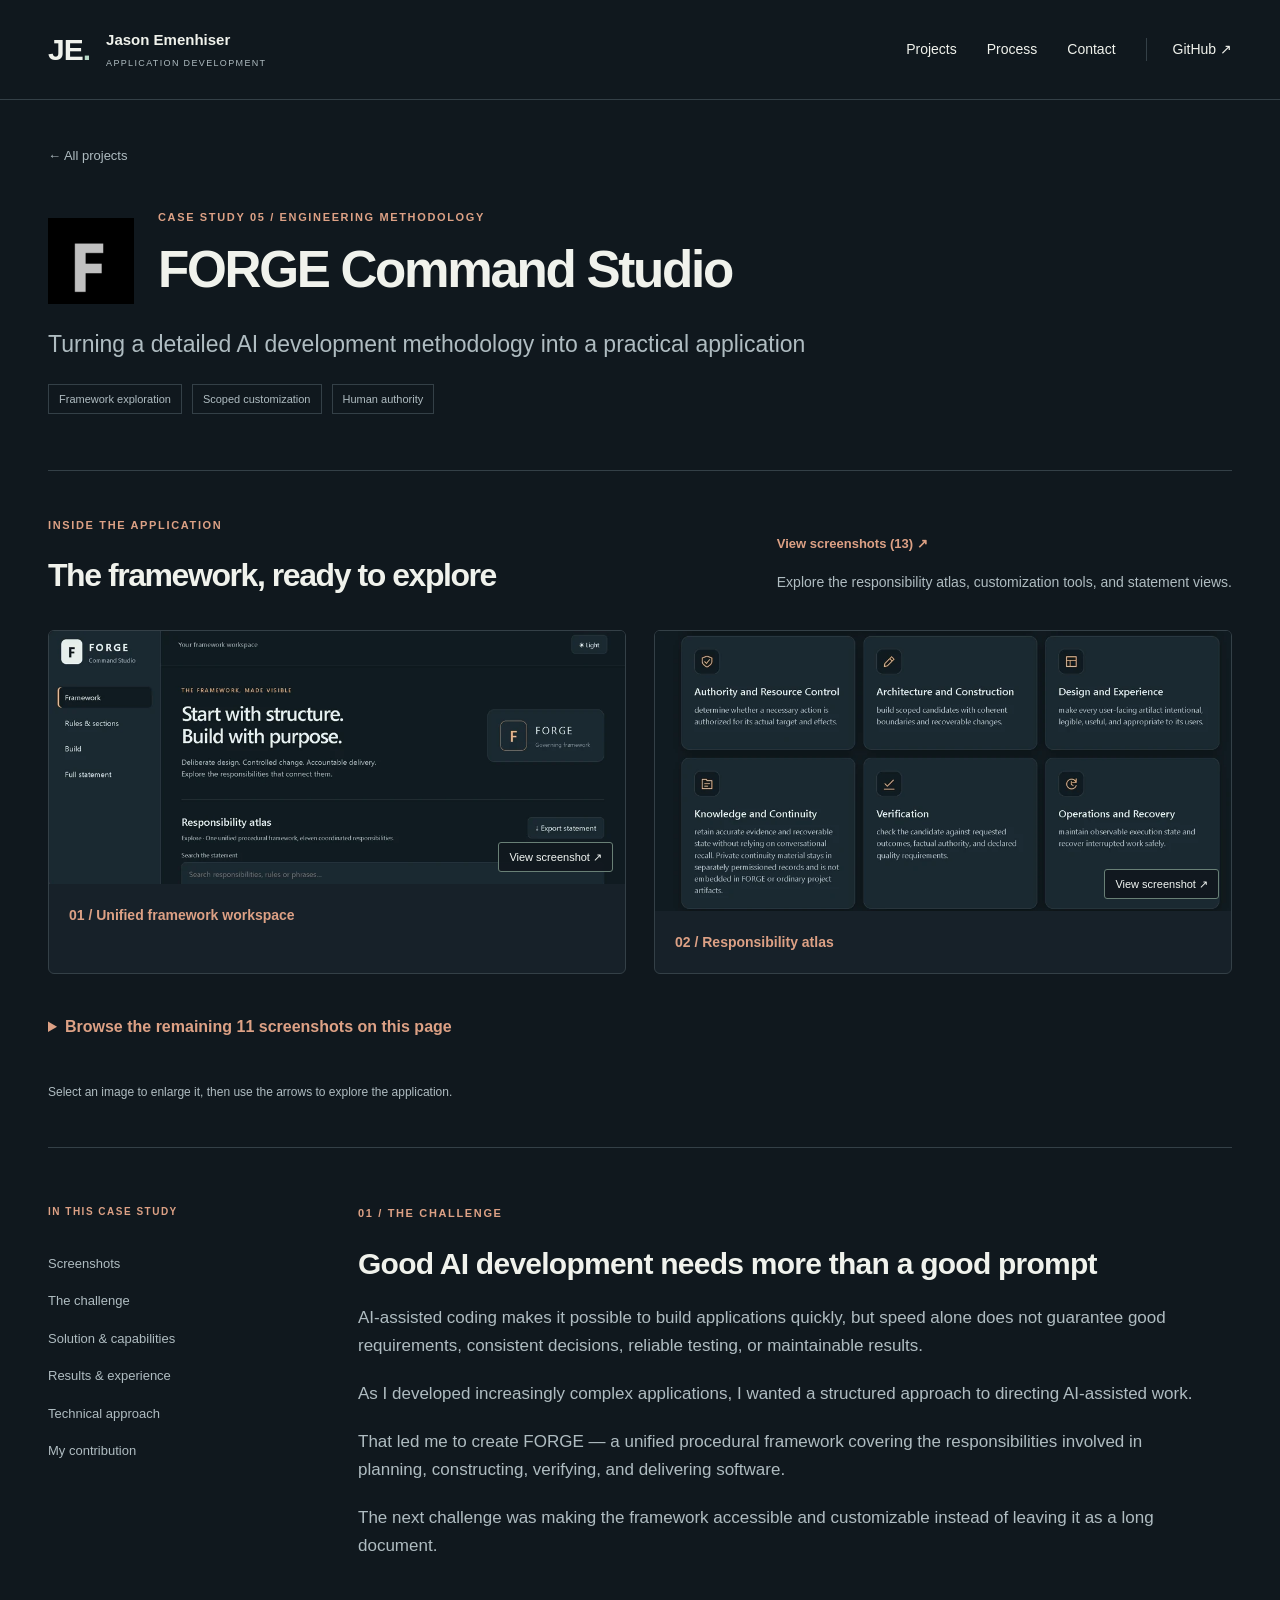
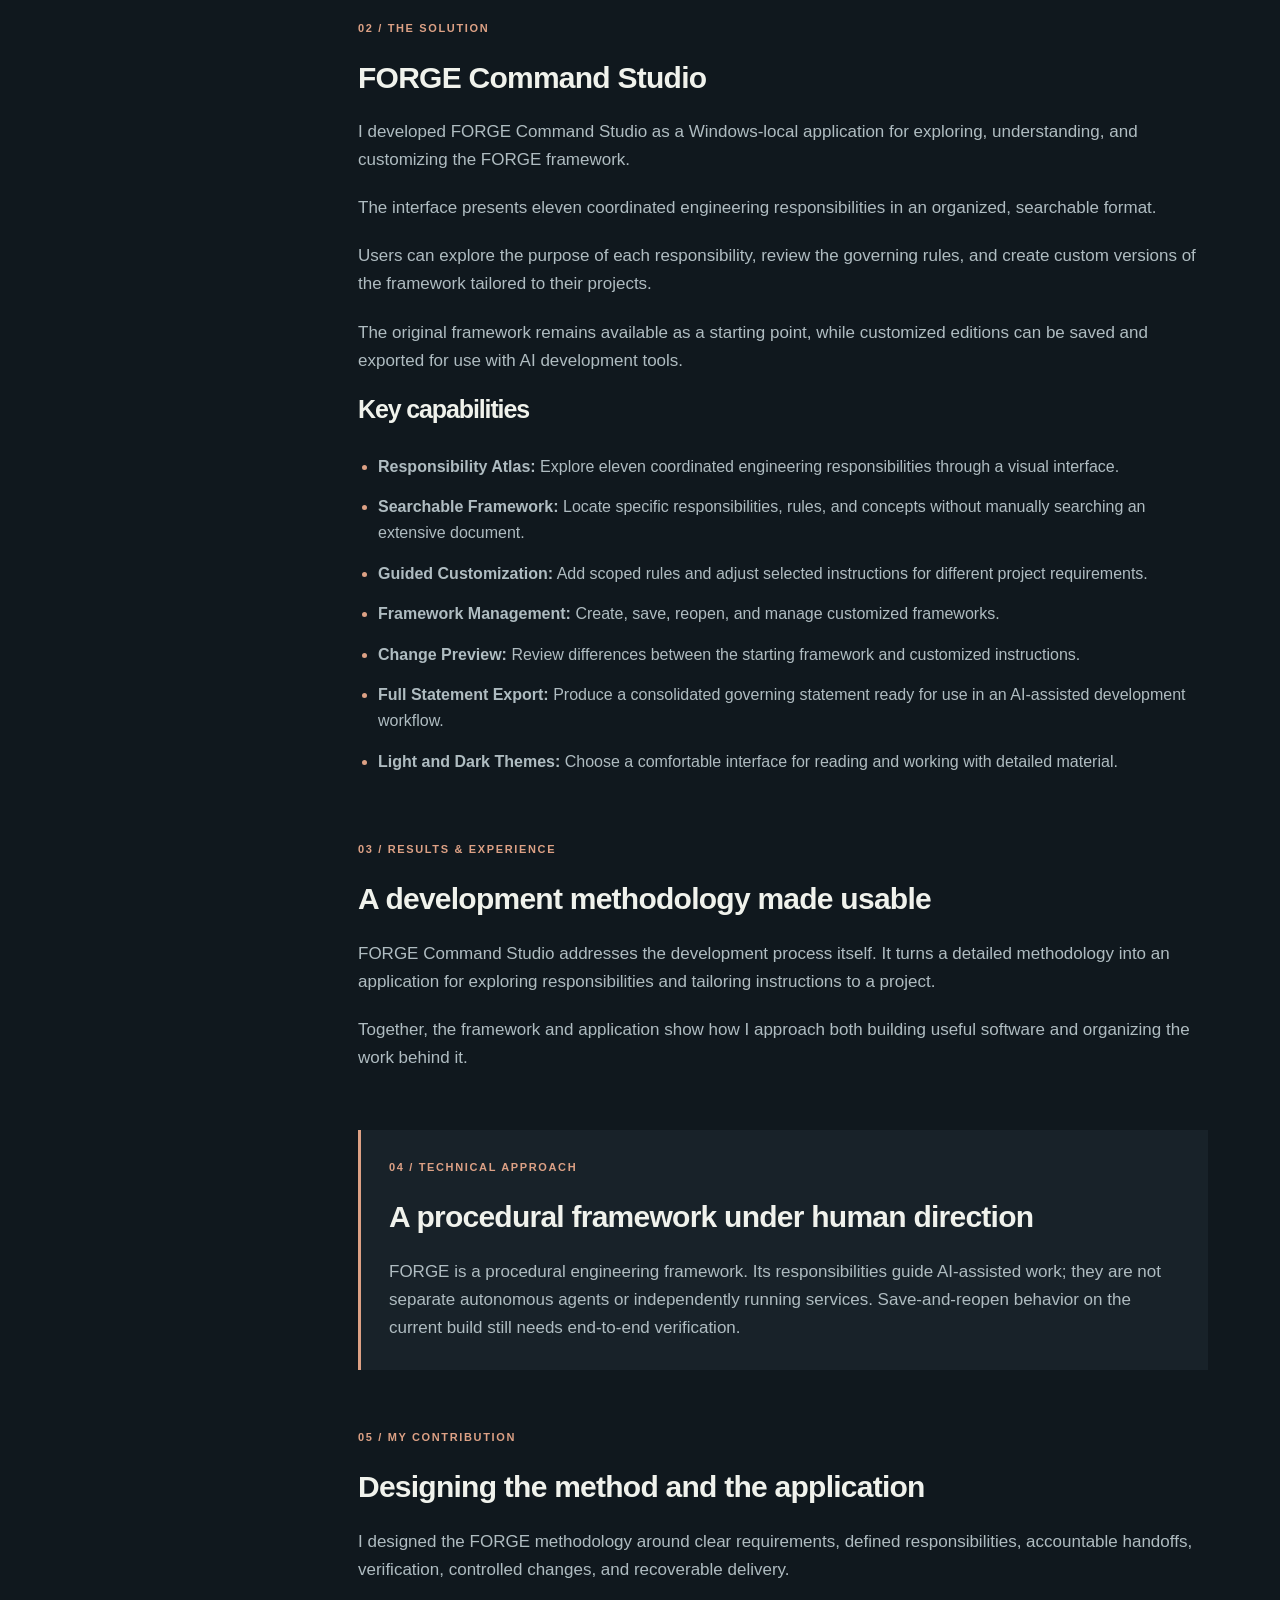
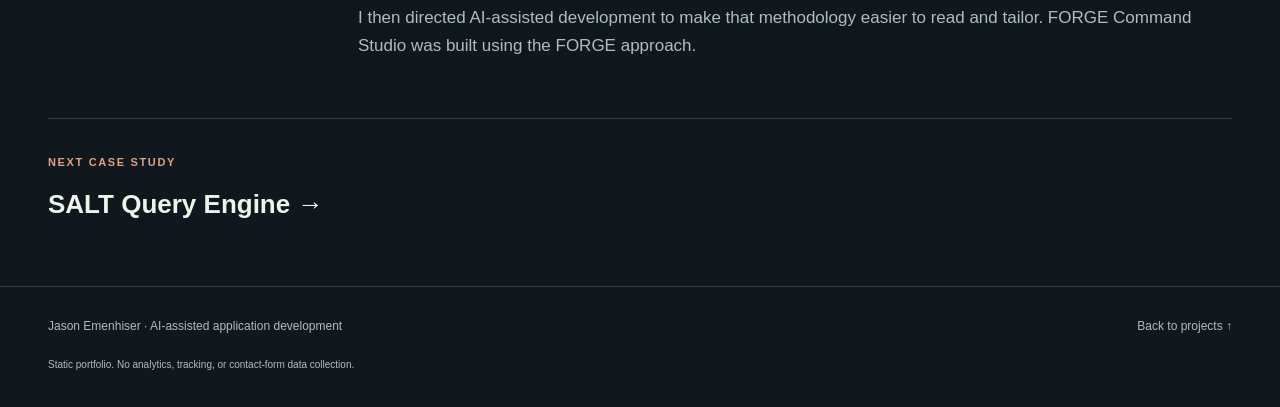
==== commit b1aba518: "Rewrite portfolio case studies around practical problems and contributions" ====
--- a/forge-command-studio.html
+++ b/forge-command-studio.html
@@ -1 +1,24 @@
-<!doctype html><html lang="en"><head><meta charset="utf-8"><meta name="viewport" content="width=device-width, initial-scale=1"><meta name="description" content="Make a detailed engineering framework usable."><title>FORGE Command Studio | Jason Emenhiser</title><link rel="icon" href="favicon.svg" type="image/svg+xml"><link rel="stylesheet" href="styles.css"><script src="main.js" defer></script></head><body><a class="skip" href="#main">Skip to content</a><header><a class="brand" href="index.html"><span class="mark">JE<span>.</span></span><span>Jason Emenhiser<small>APPLICATION DEVELOPMENT</small></span></a><nav aria-label="Main navigation"><a href="index.html#projects">Projects</a><a href="index.html#process">Process</a><a href="index.html#contact">Contact</a><a class="nav-github" href="https://github.com/emenhiserjason-afk">GitHub ↗</a></nav></header><main id="main" style="--accent:#dda185"><section class="detail-hero"><a class="back" href="index.html#projects">← All projects</a><div class="detail-title"><img class="app-icon" src="forge-command-studio-icon.png" alt="" width="64" height="64"><div><p class="eyebrow">CASE STUDY 05 / Engineering methodology</p><h1>FORGE Command Studio</h1></div></div><p class="lead">Make a detailed engineering framework usable.</p><div class="detail-tags"><span>Framework exploration</span><span>Scoped customization</span><span>Human authority</span></div></section><section id="gallery" class="gallery-section"><div class="section-heading"><div><span class="eyebrow">INSIDE THE APPLICATION</span><h2>The workflow, made visible.</h2></div><div><a class="text-link gallery-link" href="forge-command-studio.html#gallery" data-gallery="forge-command-studio">View screenshots (13) ↗</a><p>Cropped or redacted for privacy.</p></div></div><div class="gallery"><figure><a class="shot" href="forge-command-studio-1.webp" data-lightbox data-project="forge-command-studio" data-file="forge-command-studio-1.webp" data-caption="Unified framework workspace" aria-label="Enlarge Unified framework workspace"><img src="forge-command-studio-1-thumb.webp" alt="Unified framework workspace" width="1883" height="826" loading="lazy" decoding="async" ><span class="zoom" aria-hidden="true">View screenshot ↗</span></a><figcaption><span>01 / Unified framework workspace</span></figcaption></figure><figure><a class="shot" href="forge-command-studio-2.webp" data-lightbox data-project="forge-command-studio" data-file="forge-command-studio-2.webp" data-caption="Responsibility atlas" aria-label="Enlarge Responsibility atlas"><img src="forge-command-studio-2-thumb.webp" alt="Responsibility atlas" width="1480" height="720" loading="lazy" decoding="async" ><span class="zoom" aria-hidden="true">View screenshot ↗</span></a><figcaption><span>02 / Responsibility atlas</span></figcaption></figure></div><details class="all-screenshots"><summary>Browse the remaining 11 screenshots on this page</summary><div class="gallery"><figure><a class="shot" href="forge-command-studio-3.webp" data-lightbox data-project="forge-command-studio" data-file="forge-command-studio-3.webp" data-caption="Search the responsibility atlas" aria-label="Enlarge Search the responsibility atlas"><img src="forge-command-studio-3-thumb.webp" alt="Search the responsibility atlas" width="1862" height="823" loading="lazy" decoding="async" ><span class="zoom" aria-hidden="true">View screenshot ↗</span></a><figcaption><span>03 / Search the responsibility atlas</span></figcaption></figure><figure><a class="shot" href="forge-command-studio-4.webp" data-lightbox data-project="forge-command-studio" data-file="forge-command-studio-4.webp" data-caption="Read a responsibility" aria-label="Enlarge Read a responsibility"><img src="forge-command-studio-4-thumb.webp" alt="Read a responsibility" width="1407" height="701" loading="lazy" decoding="async" ><span class="zoom" aria-hidden="true">View screenshot ↗</span></a><figcaption><span>04 / Read a responsibility</span></figcaption></figure><figure><a class="shot" href="forge-command-studio-5.webp" data-lightbox data-project="forge-command-studio" data-file="forge-command-studio-5.webp" data-caption="Light theme workspace" aria-label="Enlarge Light theme workspace"><img src="forge-command-studio-5-thumb.webp" alt="Light theme workspace" width="1893" height="815" loading="lazy" decoding="async" ><span class="zoom" aria-hidden="true">View screenshot ↗</span></a><figcaption><span>05 / Light theme workspace</span></figcaption></figure><figure><a class="shot" href="forge-command-studio-6.webp" data-lightbox data-project="forge-command-studio" data-file="forge-command-studio-6.webp" data-caption="Rules and sections" aria-label="Enlarge Rules and sections"><img src="forge-command-studio-6-thumb.webp" alt="Rules and sections" width="1906" height="832" loading="lazy" decoding="async" ><span class="zoom" aria-hidden="true">View screenshot ↗</span></a><figcaption><span>06 / Rules and sections</span></figcaption></figure><figure><a class="shot" href="forge-command-studio-7.webp" data-lightbox data-project="forge-command-studio" data-file="forge-command-studio-7.webp" data-caption="Read purpose and authority" aria-label="Enlarge Read purpose and authority"><img src="forge-command-studio-7-thumb.webp" alt="Read purpose and authority" width="1823" height="817" loading="lazy" decoding="async" ><span class="zoom" aria-hidden="true">View screenshot ↗</span></a><figcaption><span>07 / Read purpose and authority</span></figcaption></figure><figure><a class="shot" href="forge-command-studio-8.webp" data-lightbox data-project="forge-command-studio" data-file="forge-command-studio-8.webp" data-caption="Evidence and handoff sections" aria-label="Enlarge Evidence and handoff sections"><img src="forge-command-studio-8-thumb.webp" alt="Evidence and handoff sections" width="1857" height="827" loading="lazy" decoding="async" ><span class="zoom" aria-hidden="true">View screenshot ↗</span></a><figcaption><span>08 / Evidence and handoff sections</span></figcaption></figure><figure><a class="shot" href="forge-command-studio-9.webp" data-lightbox data-project="forge-command-studio" data-file="forge-command-studio-9.webp" data-caption="Verification and delivery responsibilities" aria-label="Enlarge Verification and delivery responsibilities"><img src="forge-command-studio-9-thumb.webp" alt="Verification and delivery responsibilities" width="1853" height="817" loading="lazy" decoding="async" ><span class="zoom" aria-hidden="true">View screenshot ↗</span></a><figcaption><span>09 / Verification and delivery responsibilities</span></figcaption></figure><figure><a class="shot" href="forge-command-studio-10.webp" data-lightbox data-project="forge-command-studio" data-file="forge-command-studio-10.webp" data-caption="Create a custom framework" aria-label="Enlarge Create a custom framework"><img src="forge-command-studio-10-thumb.webp" alt="Create a custom framework" width="1912" height="822" loading="lazy" decoding="async" ><span class="zoom" aria-hidden="true">View screenshot ↗</span></a><figcaption><span>10 / Create a custom framework</span></figcaption></figure><figure><a class="shot" href="forge-command-studio-11.webp" data-lightbox data-project="forge-command-studio" data-file="forge-command-studio-11.webp" data-caption="Customize design rules" aria-label="Enlarge Customize design rules"><img src="forge-command-studio-11-thumb.webp" alt="Customize design rules" width="1892" height="822" loading="lazy" decoding="async" ><span class="zoom" aria-hidden="true">View screenshot ↗</span></a><figcaption><span>11 / Customize design rules</span></figcaption></figure><figure><a class="shot" href="forge-command-studio-12.webp" data-lightbox data-project="forge-command-studio" data-file="forge-command-studio-12.webp" data-caption="Preview framework changes" aria-label="Enlarge Preview framework changes"><img src="forge-command-studio-12-thumb.webp" alt="Preview framework changes" width="1892" height="826" loading="lazy" decoding="async" ><span class="zoom" aria-hidden="true">View screenshot ↗</span></a><figcaption><span>12 / Preview framework changes</span></figcaption></figure><figure><a class="shot" href="forge-command-studio-13.webp" data-lightbox data-project="forge-command-studio" data-file="forge-command-studio-13.webp" data-caption="Full governing statement" aria-label="Enlarge Full governing statement"><img src="forge-command-studio-13-thumb.webp" alt="Full governing statement" width="1908" height="835" loading="lazy" decoding="async" ><span class="zoom" aria-hidden="true">View screenshot ↗</span></a><figcaption><span>13 / Full governing statement</span></figcaption></figure></div></details><p class="media-disclosure">Select an image to enlarge it, then use the arrows to explore the application.</p></section><div class="case-layout"><aside><span class="eyebrow">IN THIS CASE STUDY</span><a href="#gallery">Screenshots</a><a href="#challenge">The challenge</a><a href="#solution">The solution</a><a href="#evidence">Evidence & outcome</a><a href="#boundaries">Boundaries</a><a href="#contribution">My contribution</a></aside><div class="case-content"><section id="challenge"><span class="eyebrow">01 / THE CHALLENGE</span><h2>Start with the operational friction.</h2><p>A detailed procedural framework is difficult to navigate, tailor, and export as a coherent statement.</p></section><section id="solution"><span class="eyebrow">02 / THE SOLUTION</span><h2>A workflow built around the task.</h2><p>A Windows-local interface makes one unified AI-assisted engineering framework searchable and configurable.</p><ul class="features"><li>Responsibility atlas with 11 coordinated responsibilities</li><li>Rules and Sections search and Full Statement view</li><li>Select related sections and add scoped rules</li><li>Preview and export; visible Save, Open, and Manage controls</li></ul></section><section id="evidence"><span class="eyebrow">03 / EVIDENCE & OUTCOME</span><div class="evidence-status">Framework exploration and customization</div><h2>A navigable, customizable framework with explicit human authority and verification principles.</h2><p>The supplied material shows framework navigation and editing controls. The presence of Save, Open, and Manage controls does not establish end-to-end persistence on the updated build; that requires separate verification.</p><p class="note">Evidence basis: developer experience, supplied review notes, and application captures.</p></section><section id="boundaries" class="boundary"><span class="eyebrow">04 / CONSTRAINTS & SAFETY</span><h2>Clear limits are part of the design.</h2><p>FORGE is one procedural framework. Command Studio does not run independent agents, execute projects autonomously, or enforce host AI permissions.</p></section><section id="contribution"><span class="eyebrow">05 / MY CONTRIBUTION</span><h2>Problem definition through iteration.</h2><p>I identified the workflow problem, specified desired behavior, used AI-assisted coding tools to develop and iterate, and evaluated outputs. Application-specific use and testing are described above.</p></section></div></div><a class="next-project" href="salt-query-engine.html"><span class="eyebrow">NEXT CASE STUDY</span><strong>SALT Query Engine →</strong></a></main><footer><span>Jason Emenhiser · AI-assisted application development</span><a href="index.html#projects">Back to projects ↑</a><small>Static portfolio. No analytics, tracking, or contact-form data collection.</small></footer><dialog id="lightbox" aria-labelledby="lightbox-caption"><div class="lightbox-bar"><span>APPLICATION SCREENSHOT</span><button type="button" id="close-lightbox" autofocus>Close ×</button></div><div class="lightbox-scroll"><img id="lightbox-image" alt=""></div><div class="gallery-controls"><button type="button" id="previous-image" aria-label="Previous screenshot">← Previous</button><span id="image-count" aria-live="polite"></span><button type="button" id="next-image" aria-label="Next screenshot">Next →</button><button type="button" id="image-size" aria-pressed="false">Actual size</button></div><p id="lightbox-caption" aria-live="polite"></p><p class="lightbox-note">Real application capture · Cropped or redacted for privacy.</p></dialog><script type="application/json" id="gallery-data">[{"project":"salt-query-engine","file":"salt-query-engine-1.webp","url":"salt-query-engine-1.webp","title":"SALT Query Engine","caption":"Ask AIRE query workspace"},{"project":"salt-query-engine","file":"salt-query-engine-2.webp","url":"salt-query-engine-2.webp","title":"SALT Query Engine","caption":"Pasted-result analysis"},{"project":"salt-change-engine","file":"salt-change-engine-1.webp","url":"salt-change-engine-1.webp","title":"SALT Change Engine","caption":"Evidence-led comparison"},{"project":"salt-change-engine","file":"salt-change-engine-2.webp","url":"salt-change-engine-2.webp","title":"SALT Change Engine","caption":"Batch carton-status workflow"},{"project":"salt-security-control","file":"salt-security-control-1.webp","url":"salt-security-control-1.webp","title":"SALT Security Control","caption":"Snapshot investigation workspace"},{"project":"salt-security-control","file":"salt-security-control-2.webp","url":"salt-security-control-2.webp","title":"SALT Security Control","caption":"Import and validation workflow"},{"project":"schedule-studio","file":"schedule-studio-1.webp","url":"schedule-studio-1.webp","title":"Tech Team Schedule Studio","caption":"Team schedule planning controls"},{"project":"schedule-studio","file":"schedule-studio-2.webp","url":"schedule-studio-2.webp","title":"Tech Team Schedule Studio","caption":"Workspace settings and backup"},{"project":"forge-command-studio","file":"forge-command-studio-1.webp","url":"forge-command-studio-1.webp","title":"FORGE Command Studio","caption":"Unified framework workspace"},{"project":"forge-command-studio","file":"forge-command-studio-2.webp","url":"forge-command-studio-2.webp","title":"FORGE Command Studio","caption":"Responsibility atlas"},{"project":"salt-query-engine","file":"salt-query-engine-3.webp","url":"salt-query-engine-3.webp","title":"SALT Query Engine","caption":"Visual query builder"},{"project":"salt-query-engine","file":"salt-query-engine-4.webp","url":"salt-query-engine-4.webp","title":"SALT Query Engine","caption":"Data dictionary"},{"project":"salt-query-engine","file":"salt-query-engine-5.webp","url":"salt-query-engine-5.webp","title":"SALT Query Engine","caption":"Relationship explorer"},{"project":"salt-query-engine","file":"salt-query-engine-6.webp","url":"salt-query-engine-6.webp","title":"SALT Query Engine","caption":"Query template library"},{"project":"salt-query-engine","file":"salt-query-engine-7.webp","url":"salt-query-engine-7.webp","title":"SALT Query Engine","caption":"Saved drafts"},{"project":"salt-query-engine","file":"salt-query-engine-8.webp","url":"salt-query-engine-8.webp","title":"SALT Query Engine","caption":"Finalized query library"},{"project":"salt-query-engine","file":"salt-query-engine-9.webp","url":"salt-query-engine-9.webp","title":"SALT Query Engine","caption":"Query workspace and status reference"},{"project":"salt-query-engine","file":"salt-query-engine-10.webp","url":"salt-query-engine-10.webp","title":"SALT Query Engine","caption":"Light theme query workspace"},{"project":"salt-query-engine","file":"salt-query-engine-11.webp","url":"salt-query-engine-11.webp","title":"SALT Query Engine","caption":"Spanish query workspace"},{"project":"salt-change-engine","file":"salt-change-engine-3.webp","url":"salt-change-engine-3.webp","title":"SALT Change Engine","caption":"Evidence input and comparison"},{"project":"salt-change-engine","file":"salt-change-engine-4.webp","url":"salt-change-engine-4.webp","title":"SALT Change Engine","caption":"Change Query Library"},{"project":"salt-change-engine","file":"salt-change-engine-5.webp","url":"salt-change-engine-5.webp","title":"SALT Change Engine","caption":"Pasted lookup results"},{"project":"salt-change-engine","file":"salt-change-engine-6.webp","url":"salt-change-engine-6.webp","title":"SALT Change Engine","caption":"Results Analyzer empty state"},{"project":"salt-change-engine","file":"salt-change-engine-7.webp","url":"salt-change-engine-7.webp","title":"SALT Change Engine","caption":"Comparison workspace in light theme"},{"project":"salt-change-engine","file":"salt-change-engine-8.webp","url":"salt-change-engine-8.webp","title":"SALT Change Engine","caption":"Spanish comparison workspace"},{"project":"salt-security-control","file":"salt-security-control-3.webp","url":"salt-security-control-3.webp","title":"SALT Security Control","caption":"Identity investigation"},{"project":"salt-security-control","file":"salt-security-control-4.webp","url":"salt-security-control-4.webp","title":"SALT Security Control","caption":"Connection overview"},{"project":"salt-security-control","file":"salt-security-control-5.webp","url":"salt-security-control-5.webp","title":"SALT Security Control","caption":"Group relationship table"},{"project":"salt-security-control","file":"salt-security-control-6.webp","url":"salt-security-control-6.webp","title":"SALT Security Control","caption":"Partner relationship table"},{"project":"salt-security-control","file":"salt-security-control-7.webp","url":"salt-security-control-7.webp","title":"SALT Security Control","caption":"Role restriction controls"},{"project":"salt-security-control","file":"salt-security-control-8.webp","url":"salt-security-control-8.webp","title":"SALT Security Control","caption":"Selected role restriction view"},{"project":"salt-security-control","file":"salt-security-control-9.webp","url":"salt-security-control-9.webp","title":"SALT Security Control","caption":"Manual change preparation"},{"project":"salt-security-control","file":"salt-security-control-10.webp","url":"salt-security-control-10.webp","title":"SALT Security Control","caption":"Prepared change workflow"},{"project":"salt-security-control","file":"salt-security-control-11.webp","url":"salt-security-control-11.webp","title":"SALT Security Control","caption":"Impact and SQL rehearsal"},{"project":"salt-security-control","file":"salt-security-control-12.webp","url":"salt-security-control-12.webp","title":"SALT Security Control","caption":"Excel report configuration"},{"project":"salt-security-control","file":"salt-security-control-13.webp","url":"salt-security-control-13.webp","title":"SALT Security Control","caption":"Snapshot coverage table"},{"project":"salt-security-control","file":"salt-security-control-14.webp","url":"salt-security-control-14.webp","title":"SALT Security Control","caption":"Backup and restore"},{"project":"salt-security-control","file":"salt-security-control-15.webp","url":"salt-security-control-15.webp","title":"SALT Security Control","caption":"Review findings"},{"project":"schedule-studio","file":"schedule-studio-3.webp","url":"schedule-studio-3.webp","title":"Tech Team Schedule Studio","caption":"Weekly schedule grid"},{"project":"schedule-studio","file":"schedule-studio-4.webp","url":"schedule-studio-4.webp","title":"Tech Team Schedule Studio","caption":"Schedule review and planning conflicts"},{"project":"schedule-studio","file":"schedule-studio-5.webp","url":"schedule-studio-5.webp","title":"Tech Team Schedule Studio","caption":"Planning options and display controls"},{"project":"schedule-studio","file":"schedule-studio-6.webp","url":"schedule-studio-6.webp","title":"Tech Team Schedule Studio","caption":"Assignment editor"},{"project":"schedule-studio","file":"schedule-studio-7.webp","url":"schedule-studio-7.webp","title":"Tech Team Schedule Studio","caption":"Daily attendance workspace"},{"project":"schedule-studio","file":"schedule-studio-8.webp","url":"schedule-studio-8.webp","title":"Tech Team Schedule Studio","caption":"Employee roster controls"},{"project":"schedule-studio","file":"schedule-studio-9.webp","url":"schedule-studio-9.webp","title":"Tech Team Schedule Studio","caption":"Normal schedules and shift definitions"},{"project":"schedule-studio","file":"schedule-studio-10.webp","url":"schedule-studio-10.webp","title":"Tech Team Schedule Studio","caption":"Shift history and restoration"},{"project":"schedule-studio","file":"schedule-studio-11.webp","url":"schedule-studio-11.webp","title":"Tech Team Schedule Studio","caption":"Peak schedule management"},{"project":"schedule-studio","file":"schedule-studio-12.webp","url":"schedule-studio-12.webp","title":"Tech Team Schedule Studio","caption":"Export options"},{"project":"schedule-studio","file":"schedule-studio-13.webp","url":"schedule-studio-13.webp","title":"Tech Team Schedule Studio","caption":"Print, image and spreadsheet export preview"},{"project":"schedule-studio","file":"schedule-studio-14.webp","url":"schedule-studio-14.webp","title":"Tech Team Schedule Studio","caption":"Individual dated schedule editor"},{"project":"schedule-studio","file":"schedule-studio-15.webp","url":"schedule-studio-15.webp","title":"Tech Team Schedule Studio","caption":"Weekly hours and calendar preview"},{"project":"schedule-studio","file":"schedule-studio-16.webp","url":"schedule-studio-16.webp","title":"Tech Team Schedule Studio","caption":"Report builder and filters"},{"project":"schedule-studio","file":"schedule-studio-17.webp","url":"schedule-studio-17.webp","title":"Tech Team Schedule Studio","caption":"Planner access configuration"},{"project":"schedule-studio","file":"schedule-studio-18.webp","url":"schedule-studio-18.webp","title":"Tech Team Schedule Studio","caption":"Security settings and sharing"},{"project":"schedule-studio","file":"schedule-studio-19.webp","url":"schedule-studio-19.webp","title":"Tech Team Schedule Studio","caption":"Local network sharing controls"},{"project":"schedule-studio","file":"schedule-studio-20.webp","url":"schedule-studio-20.webp","title":"Tech Team Schedule Studio","caption":"Restore controls and system health"},{"project":"schedule-studio","file":"schedule-studio-21.webp","url":"schedule-studio-21.webp","title":"Tech Team Schedule Studio","caption":"Choose the active planner"},{"project":"schedule-studio","file":"schedule-studio-22.webp","url":"schedule-studio-22.webp","title":"Tech Team Schedule Studio","caption":"Built-in usage guide"},{"project":"schedule-studio","file":"schedule-studio-23.webp","url":"schedule-studio-23.webp","title":"Tech Team Schedule Studio","caption":"Create a dated schedule"},{"project":"schedule-studio","file":"schedule-studio-24.webp","url":"schedule-studio-24.webp","title":"Tech Team Schedule Studio","caption":"Attendance status editing"},{"project":"schedule-studio","file":"schedule-studio-25.webp","url":"schedule-studio-25.webp","title":"Tech Team Schedule Studio","caption":"Attendance detail editor"},{"project":"forge-command-studio","file":"forge-command-studio-3.webp","url":"forge-command-studio-3.webp","title":"FORGE Command Studio","caption":"Search the responsibility atlas"},{"project":"forge-command-studio","file":"forge-command-studio-4.webp","url":"forge-command-studio-4.webp","title":"FORGE Command Studio","caption":"Read a responsibility"},{"project":"forge-command-studio","file":"forge-command-studio-5.webp","url":"forge-command-studio-5.webp","title":"FORGE Command Studio","caption":"Light theme workspace"},{"project":"forge-command-studio","file":"forge-command-studio-6.webp","url":"forge-command-studio-6.webp","title":"FORGE Command Studio","caption":"Rules and sections"},{"project":"forge-command-studio","file":"forge-command-studio-7.webp","url":"forge-command-studio-7.webp","title":"FORGE Command Studio","caption":"Read purpose and authority"},{"project":"forge-command-studio","file":"forge-command-studio-8.webp","url":"forge-command-studio-8.webp","title":"FORGE Command Studio","caption":"Evidence and handoff sections"},{"project":"forge-command-studio","file":"forge-command-studio-9.webp","url":"forge-command-studio-9.webp","title":"FORGE Command Studio","caption":"Verification and delivery responsibilities"},{"project":"forge-command-studio","file":"forge-command-studio-10.webp","url":"forge-command-studio-10.webp","title":"FORGE Command Studio","caption":"Create a custom framework"},{"project":"forge-command-studio","file":"forge-command-studio-11.webp","url":"forge-command-studio-11.webp","title":"FORGE Command Studio","caption":"Customize design rules"},{"project":"forge-command-studio","file":"forge-command-studio-12.webp","url":"forge-command-studio-12.webp","title":"FORGE Command Studio","caption":"Preview framework changes"},{"project":"forge-command-studio","file":"forge-command-studio-13.webp","url":"forge-command-studio-13.webp","title":"FORGE Command Studio","caption":"Full governing statement"}]</script></body></html>+<!doctype html><html lang="en"><head><meta charset="utf-8"><meta name="viewport" content="width=device-width, initial-scale=1"><meta name="description" content="Explore, customize, and export a structured methodology for directing AI-assisted software development."><title>FORGE Command Studio | Jason Emenhiser</title><link rel="icon" href="favicon.svg" type="image/svg+xml"><link rel="stylesheet" href="styles.css"><script src="main.js" defer></script></head><body><a class="skip" href="#main">Skip to content</a><header><a class="brand" href="index.html"><span class="mark">JE<span>.</span></span><span>Jason Emenhiser<small>APPLICATION DEVELOPMENT</small></span></a><nav aria-label="Main navigation"><a href="index.html#projects">Projects</a><a href="index.html#process">Process</a><a href="index.html#contact">Contact</a><a class="nav-github" href="https://github.com/emenhiserjason-afk">GitHub ↗</a></nav></header>
+ <main id="main" style="--accent:#dda185">
+  <section class="detail-hero">
+   <a class="back" href="index.html#projects">← All projects</a>
+   <div class="detail-title"><img class="app-icon" src="forge-command-studio-icon.png" alt="" width="64" height="64"><div><p class="eyebrow">CASE STUDY 05 / Engineering methodology</p><h1>FORGE Command Studio</h1></div></div>
+   <p class="lead">Turning a detailed AI development methodology into a practical application</p><div class="detail-tags"><span>Framework exploration</span><span>Scoped customization</span><span>Human authority</span></div>
+  </section>
+  <section id="gallery" class="gallery-section">
+   <div class="section-heading"><div><span class="eyebrow">INSIDE THE APPLICATION</span><h2>The framework, ready to explore</h2></div><div><a class="text-link gallery-link" href="forge-command-studio.html#gallery" data-gallery="forge-command-studio">View screenshots (13) ↗</a><p>Explore the responsibility atlas, customization tools, and statement views.</p></div></div>
+   <div class="gallery"><figure><a class="shot" href="forge-command-studio-1.webp" data-lightbox data-project="forge-command-studio" data-file="forge-command-studio-1.webp" data-caption="Unified framework workspace" aria-label="Enlarge Unified framework workspace"><img src="forge-command-studio-1-thumb.webp" alt="Unified framework workspace" width="1883" height="826" loading="lazy" decoding="async" ><span class="zoom" aria-hidden="true">View screenshot ↗</span></a><figcaption><span>01 / Unified framework workspace</span></figcaption></figure><figure><a class="shot" href="forge-command-studio-2.webp" data-lightbox data-project="forge-command-studio" data-file="forge-command-studio-2.webp" data-caption="Responsibility atlas" aria-label="Enlarge Responsibility atlas"><img src="forge-command-studio-2-thumb.webp" alt="Responsibility atlas" width="1480" height="720" loading="lazy" decoding="async" ><span class="zoom" aria-hidden="true">View screenshot ↗</span></a><figcaption><span>02 / Responsibility atlas</span></figcaption></figure></div><details class="all-screenshots"><summary>Browse the remaining 11 screenshots on this page</summary><div class="gallery"><figure><a class="shot" href="forge-command-studio-3.webp" data-lightbox data-project="forge-command-studio" data-file="forge-command-studio-3.webp" data-caption="Search the responsibility atlas" aria-label="Enlarge Search the responsibility atlas"><img src="forge-command-studio-3-thumb.webp" alt="Search the responsibility atlas" width="1862" height="823" loading="lazy" decoding="async" ><span class="zoom" aria-hidden="true">View screenshot ↗</span></a><figcaption><span>03 / Search the responsibility atlas</span></figcaption></figure><figure><a class="shot" href="forge-command-studio-4.webp" data-lightbox data-project="forge-command-studio" data-file="forge-command-studio-4.webp" data-caption="Read a responsibility" aria-label="Enlarge Read a responsibility"><img src="forge-command-studio-4-thumb.webp" alt="Read a responsibility" width="1407" height="701" loading="lazy" decoding="async" ><span class="zoom" aria-hidden="true">View screenshot ↗</span></a><figcaption><span>04 / Read a responsibility</span></figcaption></figure><figure><a class="shot" href="forge-command-studio-5.webp" data-lightbox data-project="forge-command-studio" data-file="forge-command-studio-5.webp" data-caption="Light theme workspace" aria-label="Enlarge Light theme workspace"><img src="forge-command-studio-5-thumb.webp" alt="Light theme workspace" width="1893" height="815" loading="lazy" decoding="async" ><span class="zoom" aria-hidden="true">View screenshot ↗</span></a><figcaption><span>05 / Light theme workspace</span></figcaption></figure><figure><a class="shot" href="forge-command-studio-6.webp" data-lightbox data-project="forge-command-studio" data-file="forge-command-studio-6.webp" data-caption="Rules and sections" aria-label="Enlarge Rules and sections"><img src="forge-command-studio-6-thumb.webp" alt="Rules and sections" width="1906" height="832" loading="lazy" decoding="async" ><span class="zoom" aria-hidden="true">View screenshot ↗</span></a><figcaption><span>06 / Rules and sections</span></figcaption></figure><figure><a class="shot" href="forge-command-studio-7.webp" data-lightbox data-project="forge-command-studio" data-file="forge-command-studio-7.webp" data-caption="Read purpose and authority" aria-label="Enlarge Read purpose and authority"><img src="forge-command-studio-7-thumb.webp" alt="Read purpose and authority" width="1823" height="817" loading="lazy" decoding="async" ><span class="zoom" aria-hidden="true">View screenshot ↗</span></a><figcaption><span>07 / Read purpose and authority</span></figcaption></figure><figure><a class="shot" href="forge-command-studio-8.webp" data-lightbox data-project="forge-command-studio" data-file="forge-command-studio-8.webp" data-caption="Evidence and handoff sections" aria-label="Enlarge Evidence and handoff sections"><img src="forge-command-studio-8-thumb.webp" alt="Evidence and handoff sections" width="1857" height="827" loading="lazy" decoding="async" ><span class="zoom" aria-hidden="true">View screenshot ↗</span></a><figcaption><span>08 / Evidence and handoff sections</span></figcaption></figure><figure><a class="shot" href="forge-command-studio-9.webp" data-lightbox data-project="forge-command-studio" data-file="forge-command-studio-9.webp" data-caption="Verification and delivery responsibilities" aria-label="Enlarge Verification and delivery responsibilities"><img src="forge-command-studio-9-thumb.webp" alt="Verification and delivery responsibilities" width="1853" height="817" loading="lazy" decoding="async" ><span class="zoom" aria-hidden="true">View screenshot ↗</span></a><figcaption><span>09 / Verification and delivery responsibilities</span></figcaption></figure><figure><a class="shot" href="forge-command-studio-10.webp" data-lightbox data-project="forge-command-studio" data-file="forge-command-studio-10.webp" data-caption="Create a custom framework" aria-label="Enlarge Create a custom framework"><img src="forge-command-studio-10-thumb.webp" alt="Create a custom framework" width="1912" height="822" loading="lazy" decoding="async" ><span class="zoom" aria-hidden="true">View screenshot ↗</span></a><figcaption><span>10 / Create a custom framework</span></figcaption></figure><figure><a class="shot" href="forge-command-studio-11.webp" data-lightbox data-project="forge-command-studio" data-file="forge-command-studio-11.webp" data-caption="Customize design rules" aria-label="Enlarge Customize design rules"><img src="forge-command-studio-11-thumb.webp" alt="Customize design rules" width="1892" height="822" loading="lazy" decoding="async" ><span class="zoom" aria-hidden="true">View screenshot ↗</span></a><figcaption><span>11 / Customize design rules</span></figcaption></figure><figure><a class="shot" href="forge-command-studio-12.webp" data-lightbox data-project="forge-command-studio" data-file="forge-command-studio-12.webp" data-caption="Preview framework changes" aria-label="Enlarge Preview framework changes"><img src="forge-command-studio-12-thumb.webp" alt="Preview framework changes" width="1892" height="826" loading="lazy" decoding="async" ><span class="zoom" aria-hidden="true">View screenshot ↗</span></a><figcaption><span>12 / Preview framework changes</span></figcaption></figure><figure><a class="shot" href="forge-command-studio-13.webp" data-lightbox data-project="forge-command-studio" data-file="forge-command-studio-13.webp" data-caption="Full governing statement" aria-label="Enlarge Full governing statement"><img src="forge-command-studio-13-thumb.webp" alt="Full governing statement" width="1908" height="835" loading="lazy" decoding="async" ><span class="zoom" aria-hidden="true">View screenshot ↗</span></a><figcaption><span>13 / Full governing statement</span></figcaption></figure></div></details>
+   <p class="media-disclosure">Select an image to enlarge it, then use the arrows to explore the application.</p>
+  </section>
+  <div class="case-layout">
+   <aside><span class="eyebrow">IN THIS CASE STUDY</span><a href="#gallery">Screenshots</a><a href="#challenge">The challenge</a><a href="#solution">Solution & capabilities</a><a href="#evidence">Results & experience</a><a href="#boundaries">Technical approach</a><a href="#contribution">My contribution</a></aside>
+   <div class="case-content">
+    <section id="challenge"><span class="eyebrow">01 / THE CHALLENGE</span><h2>Good AI development needs more than a good prompt</h2><p>AI-assisted coding makes it possible to build applications quickly, but speed alone does not guarantee good requirements, consistent decisions, reliable testing, or maintainable results.</p><p>As I developed increasingly complex applications, I wanted a structured approach to directing AI-assisted work.</p><p>That led me to create FORGE — a unified procedural framework covering the responsibilities involved in planning, constructing, verifying, and delivering software.</p><p>The next challenge was making the framework accessible and customizable instead of leaving it as a long document.</p></section>
+    <section id="solution"><span class="eyebrow">02 / THE SOLUTION</span><h2>FORGE Command Studio</h2><p>I developed FORGE Command Studio as a Windows-local application for exploring, understanding, and customizing the FORGE framework.</p><p>The interface presents eleven coordinated engineering responsibilities in an organized, searchable format.</p><p>Users can explore the purpose of each responsibility, review the governing rules, and create custom versions of the framework tailored to their projects.</p><p>The original framework remains available as a starting point, while customized editions can be saved and exported for use with AI development tools.</p><h3>Key capabilities</h3><ul class="features"><li><strong>Responsibility Atlas:</strong> Explore eleven coordinated engineering responsibilities through a visual interface.</li><li><strong>Searchable Framework:</strong> Locate specific responsibilities, rules, and concepts without manually searching an extensive document.</li><li><strong>Guided Customization:</strong> Add scoped rules and adjust selected instructions for different project requirements.</li><li><strong>Framework Management:</strong> Create, save, reopen, and manage customized frameworks.</li><li><strong>Change Preview:</strong> Review differences between the starting framework and customized instructions.</li><li><strong>Full Statement Export:</strong> Produce a consolidated governing statement ready for use in an AI-assisted development workflow.</li><li><strong>Light and Dark Themes:</strong> Choose a comfortable interface for reading and working with detailed material.</li></ul></section>
+    <section id="evidence"><span class="eyebrow">03 / RESULTS & EXPERIENCE</span><h2>A development methodology made usable</h2><p>FORGE Command Studio addresses the development process itself. It turns a detailed methodology into an application for exploring responsibilities and tailoring instructions to a project.</p><p>Together, the framework and application show how I approach both building useful software and organizing the work behind it.</p></section>
+    <section id="boundaries" class="boundary"><span class="eyebrow">04 / TECHNICAL APPROACH</span><h2>A procedural framework under human direction</h2><p>FORGE is a procedural engineering framework. Its responsibilities guide AI-assisted work; they are not separate autonomous agents or independently running services. Save-and-reopen behavior on the current build still needs end-to-end verification.</p></section>
+    <section id="contribution"><span class="eyebrow">05 / MY CONTRIBUTION</span><h2>Designing the method and the application</h2><p>I designed the FORGE methodology around clear requirements, defined responsibilities, accountable handoffs, verification, controlled changes, and recoverable delivery.</p><p>I then directed AI-assisted development to make that methodology easier to read and tailor. FORGE Command Studio was built using the FORGE approach.</p></section>
+   </div>
+  </div>
+  <a class="next-project" href="salt-query-engine.html"><span class="eyebrow">NEXT CASE STUDY</span><strong>SALT Query Engine →</strong></a>
+ </main><footer><span>Jason Emenhiser · AI-assisted application development</span><a href="index.html#projects">Back to projects ↑</a><small>Static portfolio. No analytics, tracking, or contact-form data collection.</small></footer><dialog id="lightbox" aria-labelledby="lightbox-caption"><div class="lightbox-bar"><span>APPLICATION SCREENSHOT</span><button type="button" id="close-lightbox" autofocus>Close ×</button></div><div class="lightbox-scroll"><img id="lightbox-image" alt=""></div><div class="gallery-controls"><button type="button" id="previous-image" aria-label="Previous screenshot">← Previous</button><span id="image-count" aria-live="polite"></span><button type="button" id="next-image" aria-label="Next screenshot">Next →</button><button type="button" id="image-size" aria-pressed="false">Actual size</button></div><p id="lightbox-caption" aria-live="polite"></p><p class="lightbox-note">Application screenshot · Sensitive details removed.</p></dialog><script type="application/json" id="gallery-data">[{"project":"salt-query-engine","file":"salt-query-engine-1.webp","url":"salt-query-engine-1.webp","title":"SALT Query Engine","caption":"Ask AIRE query workspace"},{"project":"salt-query-engine","file":"salt-query-engine-2.webp","url":"salt-query-engine-2.webp","title":"SALT Query Engine","caption":"Pasted-result analysis"},{"project":"salt-change-engine","file":"salt-change-engine-1.webp","url":"salt-change-engine-1.webp","title":"SALT Change Engine","caption":"Evidence-led comparison"},{"project":"salt-change-engine","file":"salt-change-engine-2.webp","url":"salt-change-engine-2.webp","title":"SALT Change Engine","caption":"Batch carton-status workflow"},{"project":"salt-security-control","file":"salt-security-control-1.webp","url":"salt-security-control-1.webp","title":"SALT Security Control","caption":"Snapshot investigation workspace"},{"project":"salt-security-control","file":"salt-security-control-2.webp","url":"salt-security-control-2.webp","title":"SALT Security Control","caption":"Import and validation workflow"},{"project":"schedule-studio","file":"schedule-studio-1.webp","url":"schedule-studio-1.webp","title":"Tech Team Schedule Studio","caption":"Team schedule planning controls"},{"project":"schedule-studio","file":"schedule-studio-2.webp","url":"schedule-studio-2.webp","title":"Tech Team Schedule Studio","caption":"Workspace settings and backup"},{"project":"forge-command-studio","file":"forge-command-studio-1.webp","url":"forge-command-studio-1.webp","title":"FORGE Command Studio","caption":"Unified framework workspace"},{"project":"forge-command-studio","file":"forge-command-studio-2.webp","url":"forge-command-studio-2.webp","title":"FORGE Command Studio","caption":"Responsibility atlas"},{"project":"salt-query-engine","file":"salt-query-engine-3.webp","url":"salt-query-engine-3.webp","title":"SALT Query Engine","caption":"Visual query builder"},{"project":"salt-query-engine","file":"salt-query-engine-4.webp","url":"salt-query-engine-4.webp","title":"SALT Query Engine","caption":"Data dictionary"},{"project":"salt-query-engine","file":"salt-query-engine-5.webp","url":"salt-query-engine-5.webp","title":"SALT Query Engine","caption":"Relationship explorer"},{"project":"salt-query-engine","file":"salt-query-engine-6.webp","url":"salt-query-engine-6.webp","title":"SALT Query Engine","caption":"Query template library"},{"project":"salt-query-engine","file":"salt-query-engine-7.webp","url":"salt-query-engine-7.webp","title":"SALT Query Engine","caption":"Saved drafts"},{"project":"salt-query-engine","file":"salt-query-engine-8.webp","url":"salt-query-engine-8.webp","title":"SALT Query Engine","caption":"Finalized query library"},{"project":"salt-query-engine","file":"salt-query-engine-9.webp","url":"salt-query-engine-9.webp","title":"SALT Query Engine","caption":"Query workspace and status reference"},{"project":"salt-query-engine","file":"salt-query-engine-10.webp","url":"salt-query-engine-10.webp","title":"SALT Query Engine","caption":"Light theme query workspace"},{"project":"salt-query-engine","file":"salt-query-engine-11.webp","url":"salt-query-engine-11.webp","title":"SALT Query Engine","caption":"Spanish query workspace"},{"project":"salt-change-engine","file":"salt-change-engine-3.webp","url":"salt-change-engine-3.webp","title":"SALT Change Engine","caption":"Evidence input and comparison"},{"project":"salt-change-engine","file":"salt-change-engine-4.webp","url":"salt-change-engine-4.webp","title":"SALT Change Engine","caption":"Change Query Library"},{"project":"salt-change-engine","file":"salt-change-engine-5.webp","url":"salt-change-engine-5.webp","title":"SALT Change Engine","caption":"Pasted lookup results"},{"project":"salt-change-engine","file":"salt-change-engine-6.webp","url":"salt-change-engine-6.webp","title":"SALT Change Engine","caption":"Results Analyzer empty state"},{"project":"salt-change-engine","file":"salt-change-engine-7.webp","url":"salt-change-engine-7.webp","title":"SALT Change Engine","caption":"Comparison workspace in light theme"},{"project":"salt-change-engine","file":"salt-change-engine-8.webp","url":"salt-change-engine-8.webp","title":"SALT Change Engine","caption":"Spanish comparison workspace"},{"project":"salt-security-control","file":"salt-security-control-3.webp","url":"salt-security-control-3.webp","title":"SALT Security Control","caption":"Identity investigation"},{"project":"salt-security-control","file":"salt-security-control-4.webp","url":"salt-security-control-4.webp","title":"SALT Security Control","caption":"Connection overview"},{"project":"salt-security-control","file":"salt-security-control-5.webp","url":"salt-security-control-5.webp","title":"SALT Security Control","caption":"Group relationship table"},{"project":"salt-security-control","file":"salt-security-control-6.webp","url":"salt-security-control-6.webp","title":"SALT Security Control","caption":"Partner relationship table"},{"project":"salt-security-control","file":"salt-security-control-7.webp","url":"salt-security-control-7.webp","title":"SALT Security Control","caption":"Role restriction controls"},{"project":"salt-security-control","file":"salt-security-control-8.webp","url":"salt-security-control-8.webp","title":"SALT Security Control","caption":"Selected role restriction view"},{"project":"salt-security-control","file":"salt-security-control-9.webp","url":"salt-security-control-9.webp","title":"SALT Security Control","caption":"Manual change preparation"},{"project":"salt-security-control","file":"salt-security-control-10.webp","url":"salt-security-control-10.webp","title":"SALT Security Control","caption":"Prepared change workflow"},{"project":"salt-security-control","file":"salt-security-control-11.webp","url":"salt-security-control-11.webp","title":"SALT Security Control","caption":"Impact and SQL rehearsal"},{"project":"salt-security-control","file":"salt-security-control-12.webp","url":"salt-security-control-12.webp","title":"SALT Security Control","caption":"Excel report configuration"},{"project":"salt-security-control","file":"salt-security-control-13.webp","url":"salt-security-control-13.webp","title":"SALT Security Control","caption":"Snapshot coverage table"},{"project":"salt-security-control","file":"salt-security-control-14.webp","url":"salt-security-control-14.webp","title":"SALT Security Control","caption":"Backup and restore"},{"project":"salt-security-control","file":"salt-security-control-15.webp","url":"salt-security-control-15.webp","title":"SALT Security Control","caption":"Review findings"},{"project":"schedule-studio","file":"schedule-studio-3.webp","url":"schedule-studio-3.webp","title":"Tech Team Schedule Studio","caption":"Weekly schedule grid"},{"project":"schedule-studio","file":"schedule-studio-4.webp","url":"schedule-studio-4.webp","title":"Tech Team Schedule Studio","caption":"Schedule review and planning conflicts"},{"project":"schedule-studio","file":"schedule-studio-5.webp","url":"schedule-studio-5.webp","title":"Tech Team Schedule Studio","caption":"Planning options and display controls"},{"project":"schedule-studio","file":"schedule-studio-6.webp","url":"schedule-studio-6.webp","title":"Tech Team Schedule Studio","caption":"Assignment editor"},{"project":"schedule-studio","file":"schedule-studio-7.webp","url":"schedule-studio-7.webp","title":"Tech Team Schedule Studio","caption":"Daily attendance workspace"},{"project":"schedule-studio","file":"schedule-studio-8.webp","url":"schedule-studio-8.webp","title":"Tech Team Schedule Studio","caption":"Employee roster controls"},{"project":"schedule-studio","file":"schedule-studio-9.webp","url":"schedule-studio-9.webp","title":"Tech Team Schedule Studio","caption":"Normal schedules and shift definitions"},{"project":"schedule-studio","file":"schedule-studio-10.webp","url":"schedule-studio-10.webp","title":"Tech Team Schedule Studio","caption":"Shift history and restoration"},{"project":"schedule-studio","file":"schedule-studio-11.webp","url":"schedule-studio-11.webp","title":"Tech Team Schedule Studio","caption":"Peak schedule management"},{"project":"schedule-studio","file":"schedule-studio-12.webp","url":"schedule-studio-12.webp","title":"Tech Team Schedule Studio","caption":"Export options"},{"project":"schedule-studio","file":"schedule-studio-13.webp","url":"schedule-studio-13.webp","title":"Tech Team Schedule Studio","caption":"Print, image and spreadsheet export preview"},{"project":"schedule-studio","file":"schedule-studio-14.webp","url":"schedule-studio-14.webp","title":"Tech Team Schedule Studio","caption":"Individual dated schedule editor"},{"project":"schedule-studio","file":"schedule-studio-15.webp","url":"schedule-studio-15.webp","title":"Tech Team Schedule Studio","caption":"Weekly hours and calendar preview"},{"project":"schedule-studio","file":"schedule-studio-16.webp","url":"schedule-studio-16.webp","title":"Tech Team Schedule Studio","caption":"Report builder and filters"},{"project":"schedule-studio","file":"schedule-studio-17.webp","url":"schedule-studio-17.webp","title":"Tech Team Schedule Studio","caption":"Planner access configuration"},{"project":"schedule-studio","file":"schedule-studio-18.webp","url":"schedule-studio-18.webp","title":"Tech Team Schedule Studio","caption":"Security settings and sharing"},{"project":"schedule-studio","file":"schedule-studio-19.webp","url":"schedule-studio-19.webp","title":"Tech Team Schedule Studio","caption":"Local network sharing controls"},{"project":"schedule-studio","file":"schedule-studio-20.webp","url":"schedule-studio-20.webp","title":"Tech Team Schedule Studio","caption":"Restore controls and system health"},{"project":"schedule-studio","file":"schedule-studio-21.webp","url":"schedule-studio-21.webp","title":"Tech Team Schedule Studio","caption":"Choose the active planner"},{"project":"schedule-studio","file":"schedule-studio-22.webp","url":"schedule-studio-22.webp","title":"Tech Team Schedule Studio","caption":"Built-in usage guide"},{"project":"schedule-studio","file":"schedule-studio-23.webp","url":"schedule-studio-23.webp","title":"Tech Team Schedule Studio","caption":"Create a dated schedule"},{"project":"schedule-studio","file":"schedule-studio-24.webp","url":"schedule-studio-24.webp","title":"Tech Team Schedule Studio","caption":"Attendance status editing"},{"project":"schedule-studio","file":"schedule-studio-25.webp","url":"schedule-studio-25.webp","title":"Tech Team Schedule Studio","caption":"Attendance detail editor"},{"project":"forge-command-studio","file":"forge-command-studio-3.webp","url":"forge-command-studio-3.webp","title":"FORGE Command Studio","caption":"Search the responsibility atlas"},{"project":"forge-command-studio","file":"forge-command-studio-4.webp","url":"forge-command-studio-4.webp","title":"FORGE Command Studio","caption":"Read a responsibility"},{"project":"forge-command-studio","file":"forge-command-studio-5.webp","url":"forge-command-studio-5.webp","title":"FORGE Command Studio","caption":"Light theme workspace"},{"project":"forge-command-studio","file":"forge-command-studio-6.webp","url":"forge-command-studio-6.webp","title":"FORGE Command Studio","caption":"Rules and sections"},{"project":"forge-command-studio","file":"forge-command-studio-7.webp","url":"forge-command-studio-7.webp","title":"FORGE Command Studio","caption":"Read purpose and authority"},{"project":"forge-command-studio","file":"forge-command-studio-8.webp","url":"forge-command-studio-8.webp","title":"FORGE Command Studio","caption":"Evidence and handoff sections"},{"project":"forge-command-studio","file":"forge-command-studio-9.webp","url":"forge-command-studio-9.webp","title":"FORGE Command Studio","caption":"Verification and delivery responsibilities"},{"project":"forge-command-studio","file":"forge-command-studio-10.webp","url":"forge-command-studio-10.webp","title":"FORGE Command Studio","caption":"Create a custom framework"},{"project":"forge-command-studio","file":"forge-command-studio-11.webp","url":"forge-command-studio-11.webp","title":"FORGE Command Studio","caption":"Customize design rules"},{"project":"forge-command-studio","file":"forge-command-studio-12.webp","url":"forge-command-studio-12.webp","title":"FORGE Command Studio","caption":"Preview framework changes"},{"project":"forge-command-studio","file":"forge-command-studio-13.webp","url":"forge-command-studio-13.webp","title":"FORGE Command Studio","caption":"Full governing statement"}]</script></body></html>
--- a/styles.css
+++ b/styles.css
@@ -8,3 +8,6 @@
 .all-screenshots summary { cursor: pointer; color: var(--accent); padding: 1rem 0; font-weight: 600; }
 .all-screenshots summary:focus-visible { outline: 2px solid var(--accent); outline-offset: 4px; }
 .all-screenshots[open] summary { margin-bottom: 1rem; }
+
+/* Breathing room after the expanded development approach. */
+.process ol + p { margin-top: 24px; }
